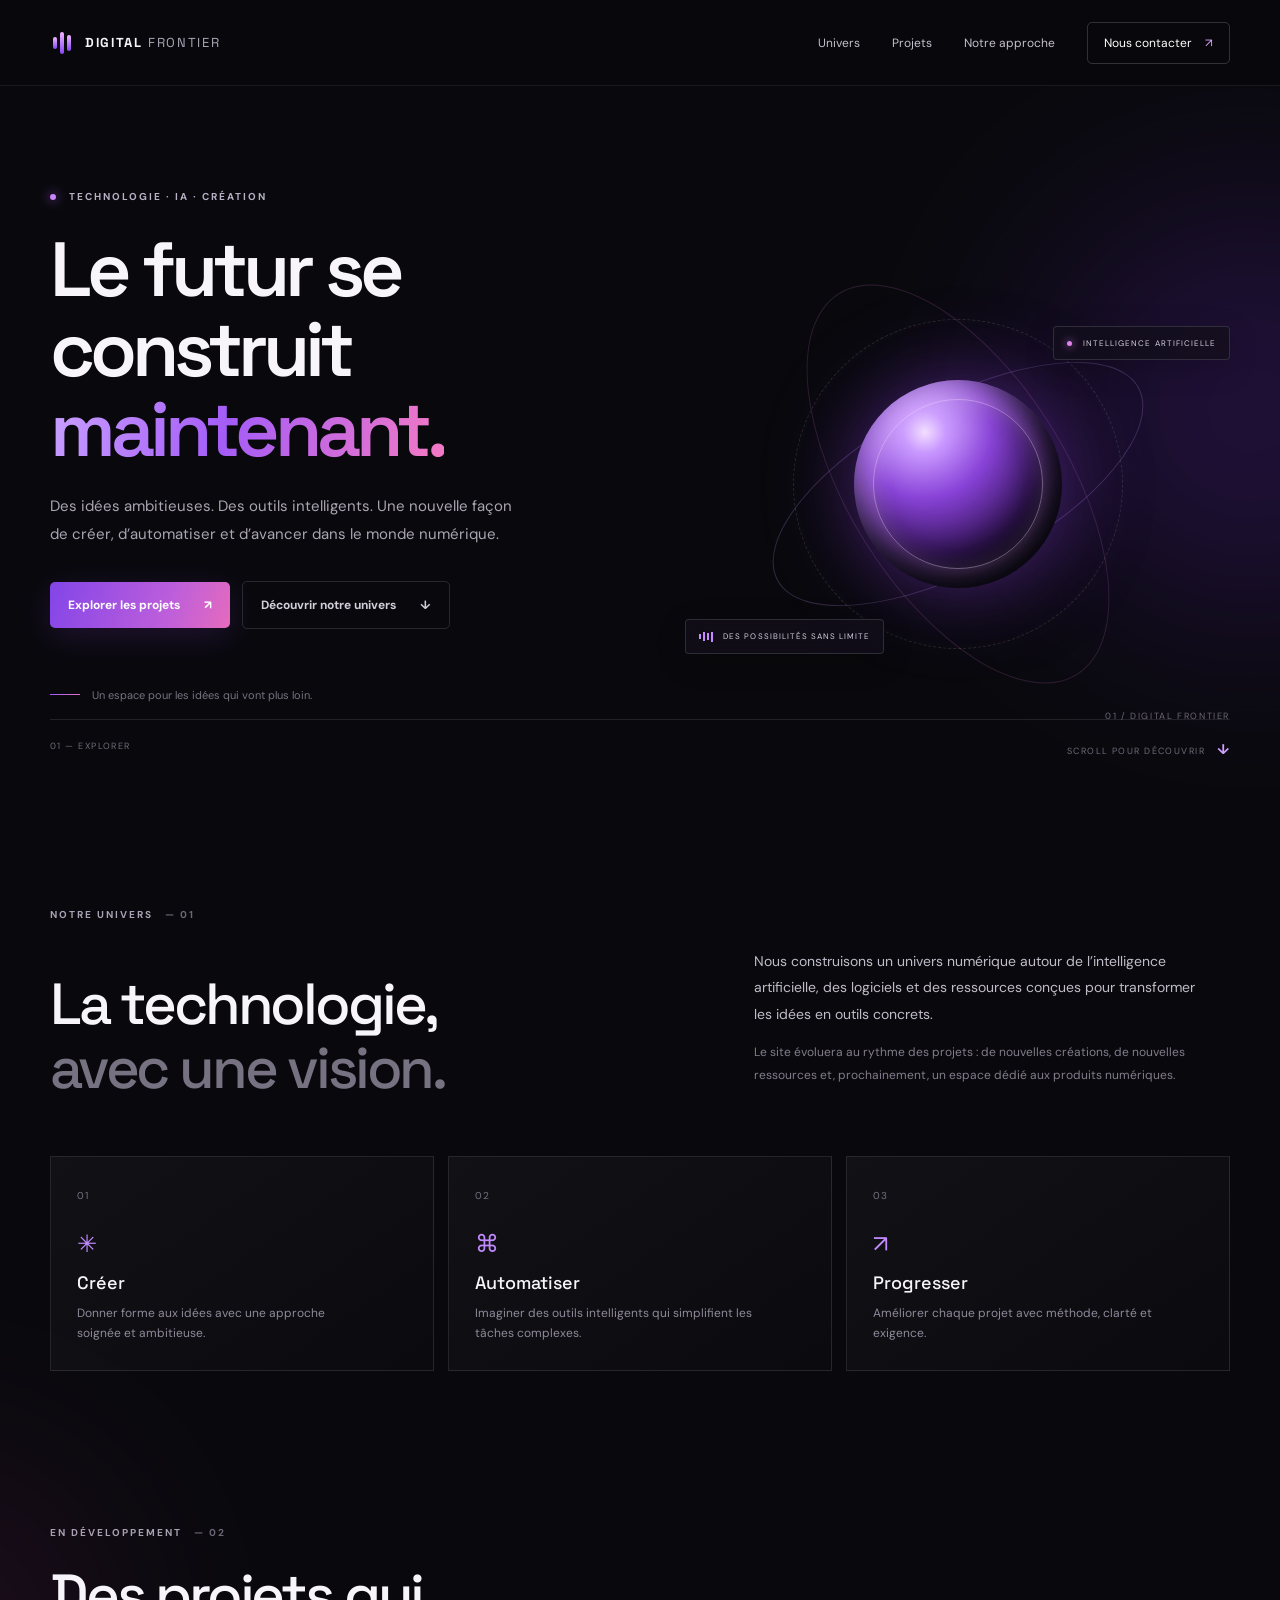
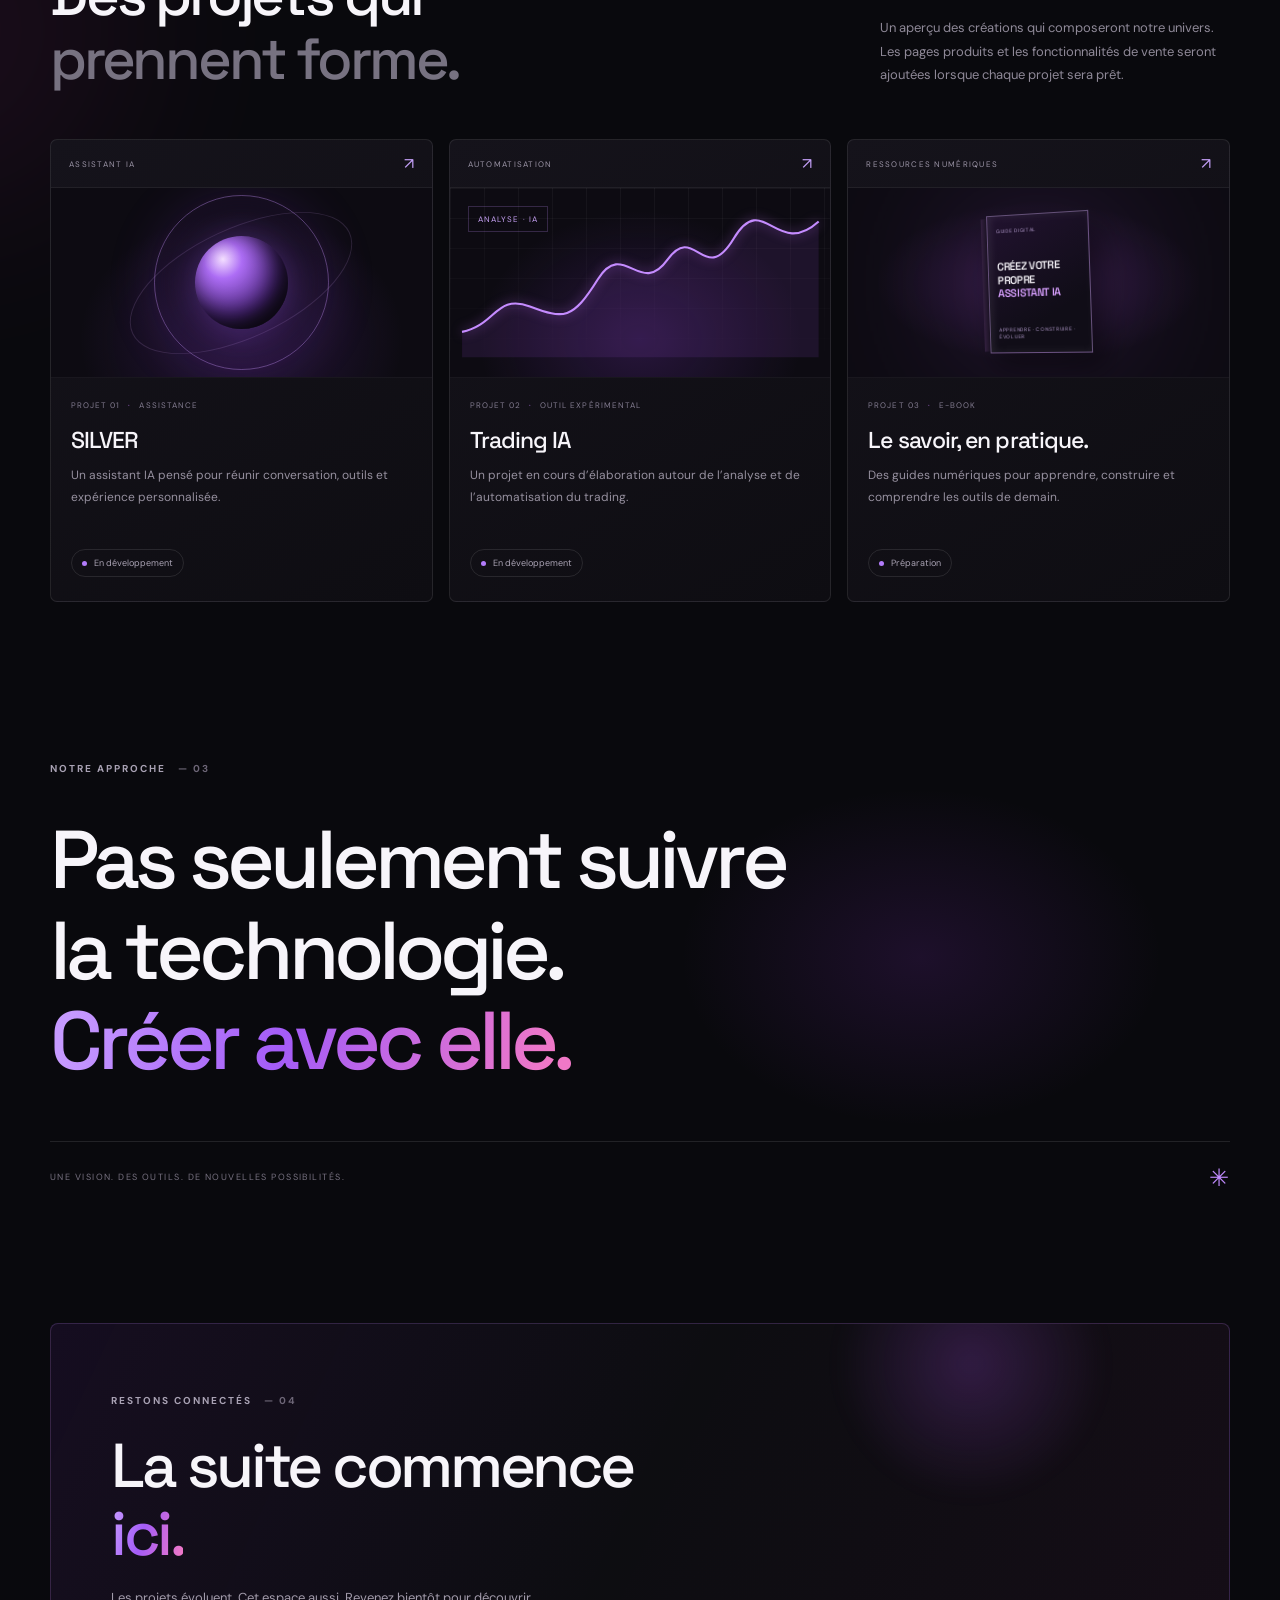
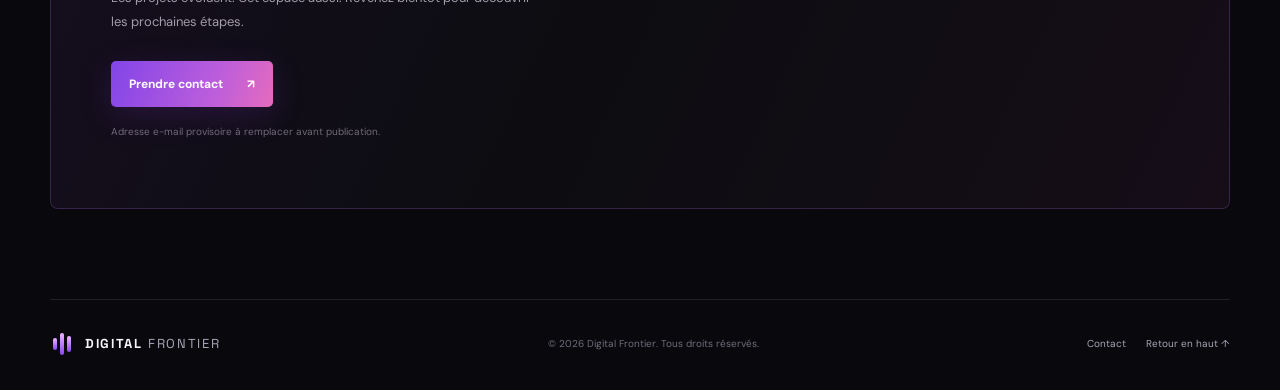
==== index.html @ 7e6f17ef "Add files via upload" ====
<!doctype html>
<html lang="fr">
<head>
  <meta charset="utf-8">
  <meta name="viewport" content="width=device-width, initial-scale=1">
  <meta name="theme-color" content="#09090d">
  <meta name="description" content="Un univers dédié aux outils numériques, à l'intelligence artificielle et aux idées qui deviennent des projets.">
  <title>Digital Frontier — L’innovation commence ici</title>
  <link rel="preconnect" href="https://fonts.googleapis.com">
  <link rel="preconnect" href="https://fonts.gstatic.com" crossorigin>
  <link href="https://fonts.googleapis.com/css2?family=DM+Sans:wght@400;500;600;700&family=Space+Grotesk:wght@400;500;600;700&display=swap" rel="stylesheet">
  <link rel="stylesheet" href="styles.css">
</head>
<body>
  <div class="ambient ambient-one"></div>
  <div class="ambient ambient-two"></div>
  <header class="topbar">
    <a class="brand" href="#accueil" aria-label="Retour à l'accueil">
      <span class="brand-mark"><span></span><span></span><span></span></span>
      <span>DIGITAL<span class="brand-light">FRONTIER</span></span>
    </a>
    <button class="menu-toggle" aria-label="Ouvrir le menu" aria-expanded="false">☰</button>
    <nav class="nav">
      <a href="#univers">Univers</a>
      <a href="#projets">Projets</a>
      <a href="#approche">Notre approche</a>
      <a class="nav-cta" href="#contact">Nous contacter <span>↗</span></a>
    </nav>
  </header>

  <main>
    <section class="hero section-wrap" id="accueil">
      <div class="hero-copy">
        <div class="eyebrow"><span class="status-dot"></span> TECHNOLOGIE · IA · CRÉATION</div>
        <h1>Le futur se<br>construit <span class="gradient-text">maintenant.</span></h1>
        <p class="hero-sub">Des idées ambitieuses. Des outils intelligents. Une nouvelle façon de créer, d’automatiser et d’avancer dans le monde numérique.</p>
        <div class="hero-actions">
          <a class="button button-primary" href="#projets">Explorer les projets <span>↗</span></a>
          <a class="button button-quiet" href="#univers">Découvrir notre univers <span>↓</span></a>
        </div>
        <div class="hero-proof">
          <div class="proof-line"></div>
          <p>Un espace pour les idées qui vont plus loin.</p>
        </div>
      </div>
      <div class="hero-art" aria-label="Illustration abstraite lumineuse violette">
        <div class="orbit orbit-a"></div><div class="orbit orbit-b"></div><div class="orbit orbit-c"></div>
        <div class="core-glow"></div>
        <div class="core">
          <div class="core-inner"></div>
          <div class="core-shine"></div>
        </div>
        <div class="floating-tag tag-top"><span class="tag-dot"></span> INTELLIGENCE ARTIFICIELLE</div>
        <div class="floating-tag tag-bottom"><span class="mini-bars"><i></i><i></i><i></i><i></i></span> DES POSSIBILITÉS SANS LIMITE</div>
        <div class="art-caption">01 / DIGITAL FRONTIER</div>
      </div>
      <div class="hero-bottom"><span>01 — EXPLORER</span><span class="scroll-indicator">SCROLL POUR DÉCOUVRIR <b>↓</b></span></div>
    </section>

    <section class="intro section-wrap" id="univers">
      <div class="section-kicker">NOTRE UNIVERS <span>— 01</span></div>
      <div class="intro-grid">
        <h2>La technologie,<br><span class="muted">avec une vision.</span></h2>
        <div class="intro-copy">
          <p>Nous construisons un univers numérique autour de l’intelligence artificielle, des logiciels et des ressources conçues pour transformer les idées en outils concrets.</p>
          <p class="muted small">Le site évoluera au rythme des projets : de nouvelles créations, de nouvelles ressources et, prochainement, un espace dédié aux produits numériques.</p>
        </div>
      </div>
      <div class="values-row">
        <article class="value-card"><span class="value-number">01</span><div class="value-icon">✳</div><h3>Créer</h3><p>Donner forme aux idées avec une approche soignée et ambitieuse.</p></article>
        <article class="value-card"><span class="value-number">02</span><div class="value-icon">⌘</div><h3>Automatiser</h3><p>Imaginer des outils intelligents qui simplifient les tâches complexes.</p></article>
        <article class="value-card"><span class="value-number">03</span><div class="value-icon">↗</div><h3>Progresser</h3><p>Améliorer chaque projet avec méthode, clarté et exigence.</p></article>
      </div>
    </section>

    <section class="projects section-wrap" id="projets">
      <div class="section-heading">
        <div><div class="section-kicker">EN DÉVELOPPEMENT <span>— 02</span></div><h2>Des projets qui<br><span class="muted">prennent forme.</span></h2></div>
        <p>Un aperçu des créations qui composeront notre univers. Les pages produits et les fonctionnalités de vente seront ajoutées lorsque chaque projet sera prêt.</p>
      </div>
      <div class="project-grid">
        <article class="project-card project-silver">
          <div class="project-top"><span class="project-label">ASSISTANT IA</span><span class="project-arrow">↗</span></div>
          <div class="project-visual silver-visual"><div class="silver-ring"></div><div class="silver-orb"></div><div class="visual-lines"></div></div>
          <div class="project-content"><div class="project-meta">PROJET 01 <span>·</span> ASSISTANCE</div><h3>SILVER</h3><p>Un assistant IA pensé pour réunir conversation, outils et expérience personnalisée.</p><span class="status-pill"><i></i> En développement</span></div>
        </article>
        <article class="project-card project-trading">
          <div class="project-top"><span class="project-label">AUTOMATISATION</span><span class="project-arrow">↗</span></div>
          <div class="project-visual chart-visual"><div class="chart-grid"></div><svg viewBox="0 0 420 170" role="img" aria-label="Courbe graphique abstraite"><path class="chart-area" d="M0 140 C40 132 40 95 80 110 S130 126 160 78 S210 100 242 55 S285 88 320 30 S370 55 420 10 L420 170 L0 170Z"/><path class="chart-line" d="M0 140 C40 132 40 95 80 110 S130 126 160 78 S210 100 242 55 S285 88 320 30 S370 55 420 10"/></svg><div class="chart-chip">ANALYSE · IA</div></div>
          <div class="project-content"><div class="project-meta">PROJET 02 <span>·</span> OUTIL EXPÉRIMENTAL</div><h3>Trading IA</h3><p>Un projet en cours d’élaboration autour de l’analyse et de l’automatisation du trading.</p><span class="status-pill"><i></i> En développement</span></div>
        </article>
        <article class="project-card project-ebook">
          <div class="project-top"><span class="project-label">RESSOURCES NUMÉRIQUES</span><span class="project-arrow">↗</span></div>
          <div class="project-visual book-visual"><div class="book-glow"></div><div class="book-mock"><div class="book-side"></div><div class="book-cover"><span>GUIDE DIGITAL</span><b>CRÉEZ VOTRE<br>PROPRE<br><em>ASSISTANT IA</em></b><i>APPRENDRE · CONSTRUIRE · ÉVOLUER</i></div></div></div>
          <div class="project-content"><div class="project-meta">PROJET 03 <span>·</span> E-BOOK</div><h3>Le savoir, en pratique.</h3><p>Des guides numériques pour apprendre, construire et comprendre les outils de demain.</p><span class="status-pill"><i></i> Préparation</span></div>
        </article>
      </div>
    </section>

    <section class="statement section-wrap" id="approche">
      <div class="statement-glow"></div>
      <div class="section-kicker">NOTRE APPROCHE <span>— 03</span></div>
      <p class="statement-line">Pas seulement suivre<br>la technologie.<br><span class="gradient-text">Créer avec elle.</span></p>
      <div class="statement-foot"><span>UNE VISION. DES OUTILS. DE NOUVELLES POSSIBILITÉS.</span><span class="statement-symbol">✳</span></div>
    </section>

    <section class="contact section-wrap" id="contact">
      <div class="contact-box">
        <div class="contact-orb"></div>
        <div class="section-kicker">RESTONS CONNECTÉS <span>— 04</span></div>
        <h2>La suite commence<br><span class="gradient-text">ici.</span></h2>
        <p>Les projets évoluent. Cet espace aussi. Revenez bientôt pour découvrir les prochaines étapes.</p>
        <a class="button button-primary" href="mailto:contact@example.com">Prendre contact <span>↗</span></a>
        <span class="contact-note">Adresse e-mail provisoire à remplacer avant publication.</span>
      </div>
    </section>
  </main>

  <footer class="footer section-wrap">
    <a class="brand footer-brand" href="#accueil"><span class="brand-mark"><span></span><span></span><span></span></span><span>DIGITAL<span class="brand-light">FRONTIER</span></span></a>
    <p>© <span id="year"></span> Digital Frontier. Tous droits réservés.</p>
    <div class="footer-links"><a href="#contact">Contact</a><a href="#accueil">Retour en haut ↑</a></div>
  </footer>
  <script src="script.js"></script>
</body>
</html>
---- styles.css ----
@import url('https://fonts.googleapis.com/css2?family=DM+Sans:wght@400;500;600;700&family=Space+Grotesk:wght@400;500;600;700&display=swap');
:root{--bg:#09090d;--panel:#111116;--panel2:#15131b;--white:#f7f5fa;--muted:#9d99a8;--purple:#9b5cff;--pink:#ed69c8;--line:rgba(255,255,255,.1);--max:1180px}
*{box-sizing:border-box}html{scroll-behavior:smooth;scroll-padding-top:95px}body{margin:0;background:var(--bg);color:var(--white);font-family:"DM Sans",sans-serif;overflow-x:hidden}a{color:inherit;text-decoration:none}.ambient{position:absolute;pointer-events:none;filter:blur(100px);opacity:.2;border-radius:50%;z-index:-1}.ambient-one{width:420px;height:420px;background:#7c2fe5;top:200px;right:-180px}.ambient-two{width:360px;height:360px;background:#a42d86;top:1450px;left:-240px;opacity:.12}.section-wrap{width:min(var(--max),calc(100% - 64px));margin:0 auto}.topbar{height:86px;padding:0 max(32px,calc((100% - var(--max))/2));display:flex;align-items:center;justify-content:space-between;border-bottom:1px solid rgba(255,255,255,.07);position:sticky;top:0;background:rgba(9,9,13,.82);backdrop-filter:blur(18px);z-index:10}.brand{display:flex;align-items:center;gap:11px;font:700 13px "Space Grotesk",sans-serif;letter-spacing:.13em}.brand-light{font-weight:400;color:#aaa5b7;margin-left:5px}.brand-mark{height:24px;width:24px;display:flex;align-items:center;gap:3px;justify-content:center}.brand-mark span{display:block;width:4px;border-radius:6px;background:linear-gradient(180deg,#f1b5ff,#8845f7)}.brand-mark span:nth-child(1){height:12px}.brand-mark span:nth-child(2){height:22px}.brand-mark span:nth-child(3){height:16px}.nav{display:flex;align-items:center;gap:32px;font-size:12px;color:#c4bfce}.nav a{transition:color .2s}.nav a:hover{color:white}.nav-cta{padding:12px 16px;border:1px solid rgba(255,255,255,.17);border-radius:5px;color:white!important}.nav-cta span{color:#d8a5ff;margin-left:10px}.menu-toggle{display:none;background:none;border:0;color:white;font-size:24px}.hero{min-height:690px;padding-top:104px;position:relative;display:grid;grid-template-columns:1fr .9fr;align-items:center;gap:30px}.hero-copy{padding-bottom:65px;z-index:1}.eyebrow,.section-kicker{font-size:10px;letter-spacing:.2em;font-weight:700;color:#b8b0c5}.status-dot{display:inline-block;width:6px;height:6px;border-radius:50%;background:#cb83ff;box-shadow:0 0 12px #b25bff;margin-right:9px}.hero h1{font:600 clamp(48px,6vw,78px)/1.04 "Space Grotesk",sans-serif;letter-spacing:-.065em;margin:27px 0 22px}.gradient-text{background:linear-gradient(105deg,#c69aff 5%,#a45cf7 45%,#f078c7 95%);-webkit-background-clip:text;background-clip:text;color:transparent}.hero-sub{font-size:15px;line-height:1.9;color:#aaa5b3;max-width:480px}.hero-actions{display:flex;gap:12px;align-items:center;flex-wrap:wrap;margin-top:32px}.button{display:inline-flex;align-items:center;justify-content:center;gap:24px;padding:15px 18px;border-radius:5px;font-size:12px;font-weight:700;transition:transform .25s,box-shadow .25s,border-color .25s}.button:hover{transform:translateY(-2px)}.button-primary{background:linear-gradient(110deg,#8245e8,#bd5edb 65%,#e56bbd);color:white;box-shadow:0 8px 32px rgba(151,65,230,.17)}.button-primary:hover{box-shadow:0 10px 36px rgba(190,77,232,.3)}.button-quiet{border:1px solid rgba(255,255,255,.13);color:#d2ced9}.button-quiet:hover{border-color:rgba(199,143,255,.5)}.hero-proof{display:flex;align-items:center;gap:12px;margin-top:48px;color:#777281;font-size:11px}.proof-line{width:30px;height:1px;background:linear-gradient(90deg,#a05bfa,#e46fc6)}.hero-art{height:500px;position:relative;display:flex;align-items:center;justify-content:center;isolation:isolate}.core-glow{position:absolute;width:280px;height:280px;border-radius:50%;background:radial-gradient(circle,rgba(163,80,255,.38),rgba(122,42,210,.08) 52%,transparent 72%);filter:blur(18px)}.core{position:relative;width:208px;height:208px;border-radius:50%;background:radial-gradient(circle at 34% 25%,#f0d8ff 0%,#c28bff 10%,#8741d6 32%,#38165e 60%,#120d1c 80%);box-shadow:inset -18px -22px 40px #07060d,inset 12px 12px 30px rgba(255,255,255,.22),0 0 90px rgba(145,64,232,.34);overflow:hidden;animation:float 7s ease-in-out infinite}.core-inner{position:absolute;inset:19px;border:1px solid rgba(244,217,255,.4);border-radius:50%;box-shadow:0 0 25px rgba(235,173,255,.3),inset 0 0 20px rgba(237,190,255,.15)}.core-shine{position:absolute;width:100px;height:40px;background:rgba(255,255,255,.25);filter:blur(23px);transform:rotate(-35deg);top:28px;left:25px}.orbit{position:absolute;border:1px solid rgba(204,155,255,.22);border-radius:50%;transform:rotate(-28deg)}.orbit-a{width:410px;height:170px}.orbit-b{width:450px;height:220px;transform:rotate(58deg);border-color:rgba(225,126,226,.17)}.orbit-c{width:330px;height:330px;border-style:dashed;border-color:rgba(255,255,255,.12)}.floating-tag{position:absolute;padding:11px 13px;background:rgba(19,15,27,.78);border:1px solid rgba(255,255,255,.13);backdrop-filter:blur(12px);border-radius:4px;font-size:8px;letter-spacing:.13em;color:#d6cfdf;box-shadow:0 8px 30px rgba(0,0,0,.18)}.tag-top{top:92px;right:0}.tag-bottom{bottom:80px;left:0}.tag-dot{display:inline-block;width:5px;height:5px;border-radius:50%;background:#df83ed;margin-right:8px;box-shadow:0 0 8px #db7fff}.mini-bars{display:inline-flex;align-items:center;gap:2px;margin-right:7px;height:10px}.mini-bars i{width:2px;background:#c68bff;height:5px}.mini-bars i:nth-child(2){height:9px}.mini-bars i:nth-child(3){height:7px}.mini-bars i:nth-child(4){height:10px}.art-caption{position:absolute;bottom:12px;right:0;color:#6d6878;font-size:9px;letter-spacing:.18em}.hero-bottom{position:absolute;bottom:0;left:0;right:0;border-top:1px solid var(--line);padding:20px 0;display:flex;justify-content:space-between;color:#706b79;font-size:9px;letter-spacing:.16em}.scroll-indicator b{color:#d0a1ff;font-size:14px;margin-left:8px}.intro{padding-top:130px;padding-bottom:125px}.section-kicker{color:#a9a2b4}.section-kicker span{color:#6d6677;margin-left:8px}.intro-grid{display:grid;grid-template-columns:1fr .75fr;gap:70px;align-items:end;margin:27px 0 55px}.intro h2,.section-heading h2,.contact h2{font:500 clamp(38px,4.8vw,58px)/1.1 "Space Grotesk",sans-serif;letter-spacing:-.055em;margin:0}.muted{color:#777281}.intro-copy{max-width:460px}.intro-copy p{color:#c1bcc9;font-size:14px;line-height:1.9;margin:0 0 14px}.intro-copy .small{font-size:12px;color:#827c8c}.values-row{display:grid;grid-template-columns:repeat(3,1fr);gap:14px}.value-card{border:1px solid var(--line);background:linear-gradient(145deg,rgba(255,255,255,.035),rgba(255,255,255,.008));padding:26px;min-height:205px;position:relative;transition:border-color .25s,transform .25s}.value-card:hover,.project-card:hover{border-color:rgba(177,105,255,.4);transform:translateY(-3px)}.value-number{font-size:10px;color:#777180;letter-spacing:.1em}.value-icon{font-size:24px;color:#c18aff;margin:24px 0 12px}.value-card h3{font:500 18px "Space Grotesk",sans-serif;margin:0 0 9px}.value-card p{font-size:12px;line-height:1.7;color:#8f899a;margin:0;max-width:280px}.projects{padding:30px 0 130px}.section-heading{display:flex;align-items:end;justify-content:space-between;gap:50px;margin-bottom:48px}.section-heading h2{margin-top:25px}.section-heading>p{max-width:350px;color:#8f8998;font-size:13px;line-height:1.8;margin:0 0 5px}.project-grid{display:grid;grid-template-columns:repeat(3,1fr);gap:16px}.project-card{background:linear-gradient(150deg,#15131b,#0e0d12);border:1px solid rgba(255,255,255,.09);border-radius:7px;overflow:hidden;transition:transform .25s,border-color .25s}.project-top{height:48px;padding:0 18px;display:flex;align-items:center;justify-content:space-between;border-bottom:1px solid rgba(255,255,255,.06)}.project-label{font-size:8px;letter-spacing:.16em;color:#9b94a6}.project-arrow{color:#c4a0f8;font-size:16px}.project-visual{height:190px;position:relative;overflow:hidden;background:radial-gradient(ellipse at 50% 80%,rgba(130,57,205,.22),transparent 60%),#0d0b12;border-bottom:1px solid rgba(255,255,255,.05)}.silver-visual{display:flex;align-items:center;justify-content:center}.silver-ring{position:absolute;width:175px;height:175px;border:1px solid rgba(201,145,255,.4);border-radius:50%;box-shadow:0 0 50px rgba(147,66,233,.15),inset 0 0 40px rgba(147,66,233,.12)}.silver-orb{width:93px;height:93px;border-radius:50%;background:radial-gradient(circle at 30% 25%,#f4dfff,#ad6df5 20%,#4a247b 62%,#100c18 85%);box-shadow:0 0 45px rgba(160,87,245,.45),inset -10px -10px 25px #0c0812;z-index:1}.visual-lines{position:absolute;width:240px;height:110px;border:1px solid rgba(220,171,255,.15);border-radius:50%;transform:rotate(-25deg)}.chart-visual{display:flex;align-items:end;padding:20px 12px}.chart-grid{position:absolute;inset:0;background-image:linear-gradient(rgba(255,255,255,.045) 1px,transparent 1px),linear-gradient(90deg,rgba(255,255,255,.045) 1px,transparent 1px);background-size:34px 30px;mask-image:linear-gradient(to bottom,black,transparent)}.chart-visual svg{width:100%;position:relative;overflow:visible}.chart-line{fill:none;stroke:#c58cff;stroke-width:2.5;filter:drop-shadow(0 0 6px rgba(196,112,255,.6))}.chart-area{fill:url(#none);fill:rgba(157,76,220,.12)}.chart-chip{position:absolute;top:18px;left:18px;font-size:8px;letter-spacing:.14em;color:#c6a1f4;border:1px solid rgba(196,141,255,.22);padding:7px 9px}.book-visual{display:flex;align-items:center;justify-content:center;background:radial-gradient(ellipse at center,rgba(163,71,221,.2),transparent 60%),#0d0b12}.book-glow{position:absolute;width:180px;height:160px;background:#a64de8;filter:blur(70px);opacity:.16}.book-mock{height:140px;width:105px;position:relative;transform:perspective(600px) rotateY(-13deg) rotateZ(-2deg);filter:drop-shadow(12px 15px 14px rgba(0,0,0,.45))}.book-cover{position:absolute;inset:0;background:linear-gradient(150deg,#21122f,#100d17 70%);border:1px solid rgba(218,174,255,.42);padding:12px 9px;display:flex;flex-direction:column;justify-content:space-between;box-shadow:inset 3px 0 8px rgba(255,255,255,.08)}.book-cover span,.book-cover i{font-size:5px;letter-spacing:.14em;color:#b8a0d2;font-style:normal}.book-cover b{font:600 11px/1.25 "Space Grotesk",sans-serif;letter-spacing:-.03em}.book-cover em{font-style:normal;color:#d8a0ff}.book-side{position:absolute;left:-6px;top:3px;bottom:2px;width:7px;background:linear-gradient(90deg,#33203f,#17101f);transform:skewY(-4deg)}.project-content{padding:22px 20px 24px}.project-meta{font-size:8px;letter-spacing:.13em;color:#837c90}.project-meta span{color:#c77bff;margin:0 5px}.project-content h3{font:500 23px "Space Grotesk",sans-serif;margin:15px 0 10px;letter-spacing:-.04em}.project-content p{font-size:12px;line-height:1.8;color:#96909f;min-height:65px;margin:0 0 19px}.status-pill{display:inline-flex;align-items:center;gap:7px;border:1px solid rgba(255,255,255,.1);border-radius:20px;padding:7px 10px;color:#aaa3b4;font-size:9px}.status-pill i{width:5px;height:5px;border-radius:50%;background:#b27bfa}.statement{padding:30px 0 130px;position:relative;overflow:hidden}.statement-glow{position:absolute;width:500px;height:350px;background:radial-gradient(ellipse,rgba(130,49,190,.17),transparent 68%);top:50px;right:5%;pointer-events:none}.statement-line{font:500 clamp(42px,7vw,82px)/1.1 "Space Grotesk",sans-serif;letter-spacing:-.06em;margin:40px 0 55px;position:relative}.statement-foot{border-top:1px solid var(--line);padding-top:20px;display:flex;justify-content:space-between;align-items:center;color:#777180;font-size:9px;letter-spacing:.16em}.statement-symbol{font-size:24px;color:#c18bff}.contact{padding-bottom:90px}.contact-box{position:relative;overflow:hidden;padding:70px 60px;border:1px solid rgba(191,131,255,.2);border-radius:8px;background:linear-gradient(115deg,rgba(115,48,174,.12),rgba(255,255,255,.018) 48%,rgba(176,67,144,.08))}.contact-orb{position:absolute;width:280px;height:280px;border-radius:50%;background:radial-gradient(circle,rgba(170,80,238,.22),transparent 68%);right:10%;top:-100px;filter:blur(10px)}.contact h2{font-size:clamp(42px,5vw,62px);margin:25px 0 18px;position:relative}.contact p{max-width:420px;color:#a29bab;font-size:13px;line-height:1.8;margin-bottom:28px;position:relative}.contact .button{position:relative}.contact-note{display:block;color:#706a79;font-size:10px;margin-top:18px}.footer{border-top:1px solid var(--line);padding-top:27px;padding-bottom:30px;display:flex;align-items:center;justify-content:space-between;gap:20px}.footer p{font-size:10px;color:#716b7a}.footer-links{display:flex;gap:20px;font-size:10px;color:#aaa3b4}.footer-links a:hover{color:white}
@keyframes float{0%,100%{transform:translateY(0)}50%{transform:translateY(-10px)}}
@media(max-width:850px){.topbar{padding:0 24px}.section-wrap{width:calc(100% - 48px)}.hero{grid-template-columns:1fr;gap:0;padding-top:75px;min-height:auto}.hero-copy{padding-bottom:0}.hero-art{height:390px;margin-top:15px}.hero h1{font-size:clamp(50px,10vw,76px)}.hero-bottom{position:relative;margin-top:15px}.intro{padding-top:95px;padding-bottom:90px}.intro-grid{gap:30px}.project-grid{grid-template-columns:1fr 1fr}.project-card:last-child{grid-column:span 2}.project-card:last-child .project-visual{height:220px}.section-heading{align-items:start;flex-direction:column;gap:22px}.section-heading>p{max-width:520px}.statement{padding-bottom:90px}.contact-box{padding:50px 36px}}
@media(max-width:600px){.topbar{height:72px;padding:0 20px}.section-wrap{width:calc(100% - 40px)}.brand{font-size:11px}.menu-toggle{display:block}.nav{display:none;position:absolute;top:71px;left:0;right:0;background:rgba(9,9,13,.97);padding:22px 20px 26px;flex-direction:column;align-items:stretch;gap:21px;border-bottom:1px solid var(--line)}.nav.open{display:flex}.nav-cta{text-align:center}.hero{padding-top:65px}.hero h1{font-size:48px}.hero-sub{font-size:13px}.hero-actions{align-items:stretch;flex-direction:column}.button{justify-content:space-between}.hero-proof{margin-top:32px}.hero-art{height:320px;margin-top:10px}.core{width:150px;height:150px}.core-inner{inset:13px}.orbit-a{width:300px;height:130px}.orbit-b{width:330px;height:160px}.orbit-c{width:250px;height:250px}.core-glow{width:220px;height:220px}.tag-top{top:42px;right:-3px}.tag-bottom{bottom:42px;left:-2px}.floating-tag{font-size:7px;padding:9px}.art-caption{bottom:5px;font-size:8px}.hero-bottom{font-size:8px}.intro{padding-top:80px;padding-bottom:75px}.intro-grid{grid-template-columns:1fr;gap:24px;margin-bottom:35px}.intro h2,.section-heading h2{font-size:42px}.values-row{grid-template-columns:1fr}.value-card{min-height:165px}.value-icon{margin-top:18px}.projects{padding-bottom:80px}.project-grid{grid-template-columns:1fr}.project-card:last-child{grid-column:auto}.project-card:last-child .project-visual{height:190px}.project-content p{min-height:0}.statement{padding-bottom:75px}.statement-line{font-size:45px;margin:30px 0 38px}.statement-foot{font-size:8px;line-height:1.7;gap:15px}.contact{padding-bottom:60px}.contact-box{padding:38px 23px}.contact h2{font-size:45px}.footer{align-items:flex-start;flex-direction:column}.footer p{margin:0}.footer-links{margin-top:5px}}
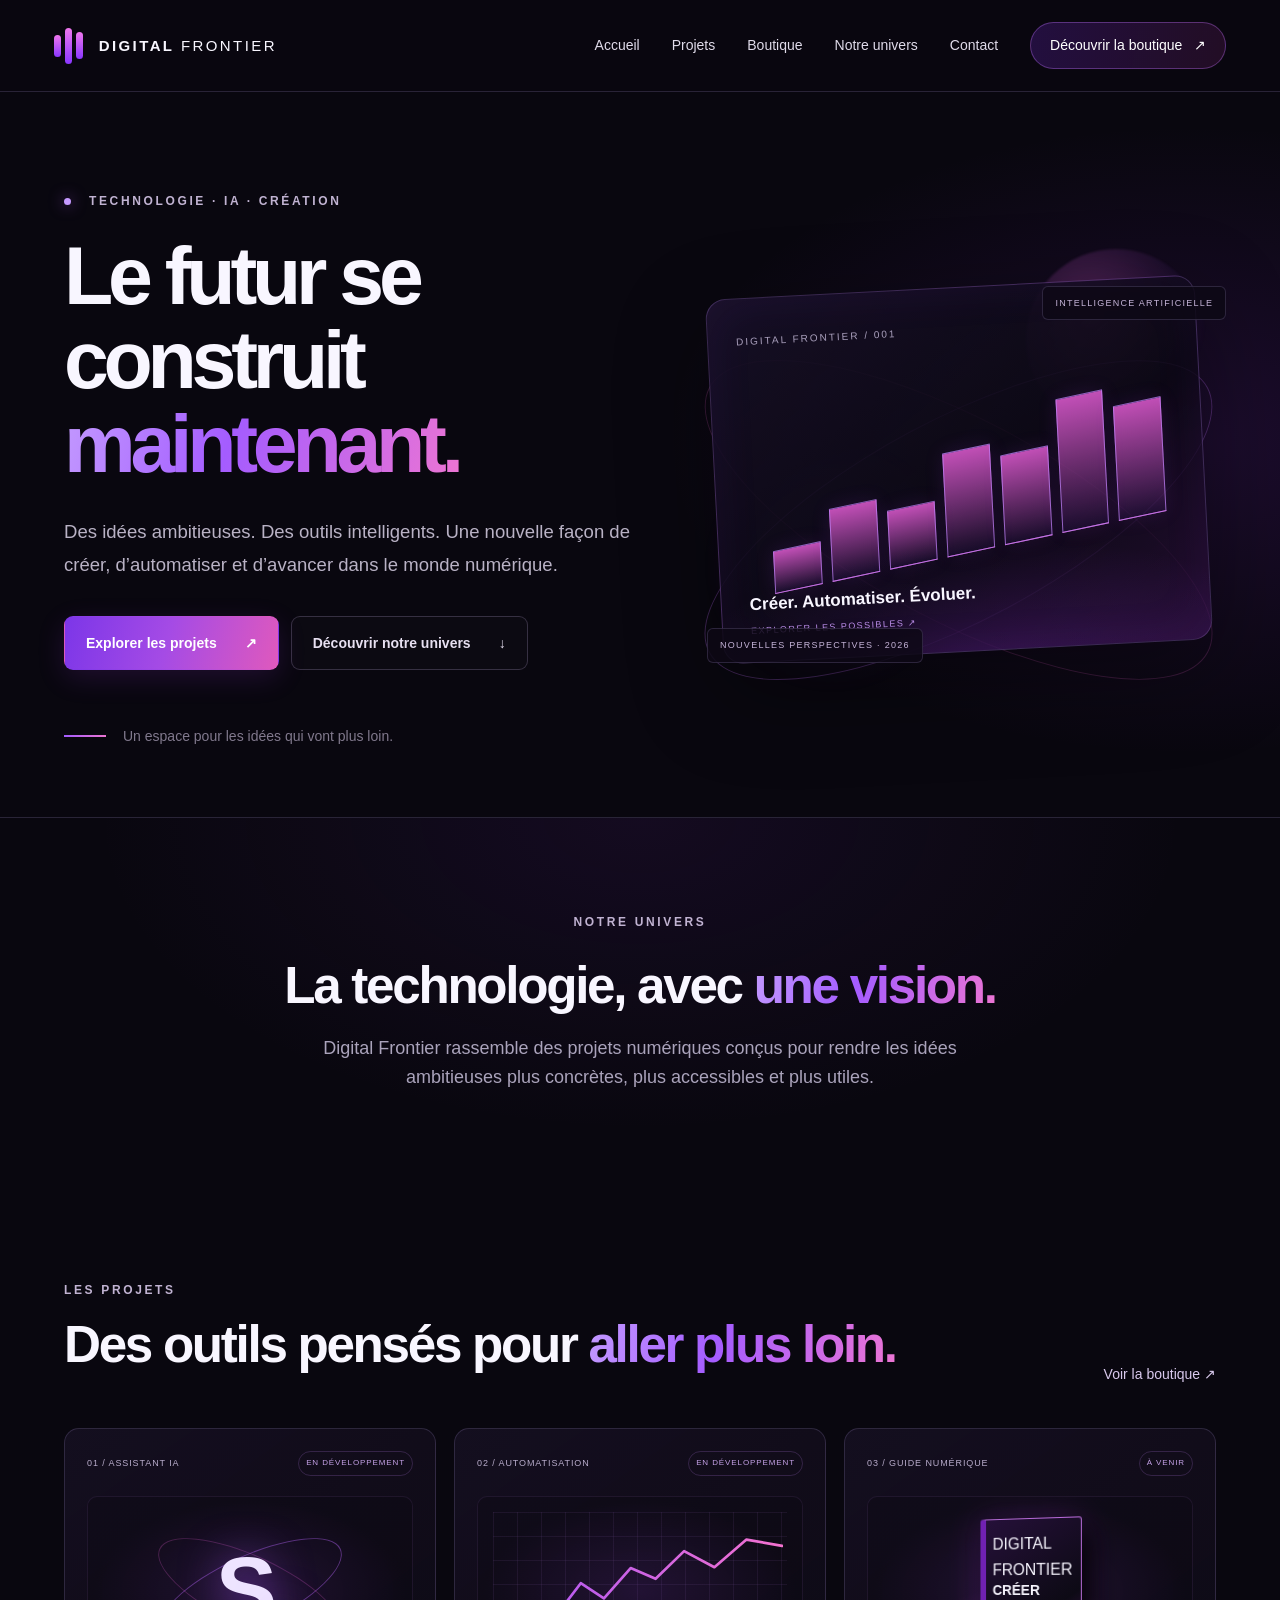
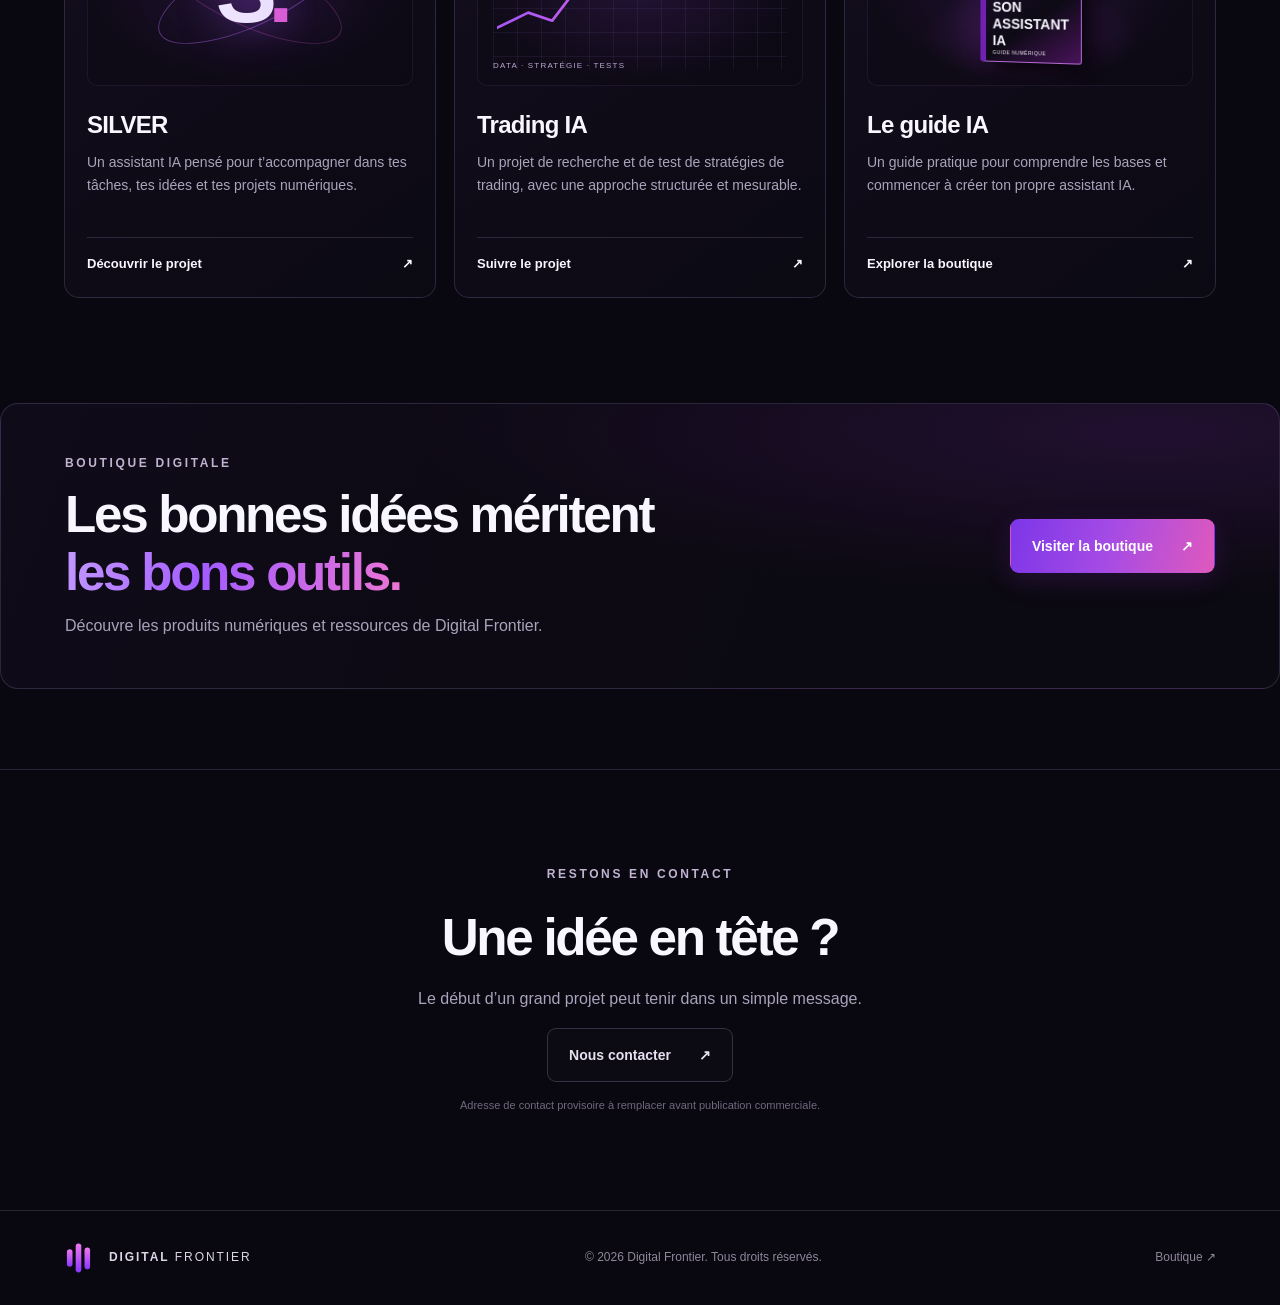
==== commit 1642a552: "Add files via upload" ====
--- a/index.html
+++ b/index.html
@@ -1,126 +1,16 @@
 <!doctype html>
 <html lang="fr">
 <head>
-  <meta charset="utf-8">
-  <meta name="viewport" content="width=device-width, initial-scale=1">
-  <meta name="theme-color" content="#09090d">
-  <meta name="description" content="Un univers dédié aux outils numériques, à l'intelligence artificielle et aux idées qui deviennent des projets.">
-  <title>Digital Frontier — L’innovation commence ici</title>
-  <link rel="preconnect" href="https://fonts.googleapis.com">
-  <link rel="preconnect" href="https://fonts.gstatic.com" crossorigin>
-  <link href="https://fonts.googleapis.com/css2?family=DM+Sans:wght@400;500;600;700&family=Space+Grotesk:wght@400;500;600;700&display=swap" rel="stylesheet">
-  <link rel="stylesheet" href="styles.css">
+<meta charset="utf-8"><meta name="viewport" content="width=device-width, initial-scale=1">
+<meta name="theme-color" content="#09070f"><meta name="description" content="Digital Frontier — outils numériques, intelligence artificielle et création.">
+<title>Digital Frontier — Le futur se construit maintenant</title><link rel="stylesheet" href="styles.css">
 </head>
 <body>
-  <div class="ambient ambient-one"></div>
-  <div class="ambient ambient-two"></div>
-  <header class="topbar">
-    <a class="brand" href="#accueil" aria-label="Retour à l'accueil">
-      <span class="brand-mark"><span></span><span></span><span></span></span>
-      <span>DIGITAL<span class="brand-light">FRONTIER</span></span>
-    </a>
-    <button class="menu-toggle" aria-label="Ouvrir le menu" aria-expanded="false">☰</button>
-    <nav class="nav">
-      <a href="#univers">Univers</a>
-      <a href="#projets">Projets</a>
-      <a href="#approche">Notre approche</a>
-      <a class="nav-cta" href="#contact">Nous contacter <span>↗</span></a>
-    </nav>
-  </header>
-
-  <main>
-    <section class="hero section-wrap" id="accueil">
-      <div class="hero-copy">
-        <div class="eyebrow"><span class="status-dot"></span> TECHNOLOGIE · IA · CRÉATION</div>
-        <h1>Le futur se<br>construit <span class="gradient-text">maintenant.</span></h1>
-        <p class="hero-sub">Des idées ambitieuses. Des outils intelligents. Une nouvelle façon de créer, d’automatiser et d’avancer dans le monde numérique.</p>
-        <div class="hero-actions">
-          <a class="button button-primary" href="#projets">Explorer les projets <span>↗</span></a>
-          <a class="button button-quiet" href="#univers">Découvrir notre univers <span>↓</span></a>
-        </div>
-        <div class="hero-proof">
-          <div class="proof-line"></div>
-          <p>Un espace pour les idées qui vont plus loin.</p>
-        </div>
-      </div>
-      <div class="hero-art" aria-label="Illustration abstraite lumineuse violette">
-        <div class="orbit orbit-a"></div><div class="orbit orbit-b"></div><div class="orbit orbit-c"></div>
-        <div class="core-glow"></div>
-        <div class="core">
-          <div class="core-inner"></div>
-          <div class="core-shine"></div>
-        </div>
-        <div class="floating-tag tag-top"><span class="tag-dot"></span> INTELLIGENCE ARTIFICIELLE</div>
-        <div class="floating-tag tag-bottom"><span class="mini-bars"><i></i><i></i><i></i><i></i></span> DES POSSIBILITÉS SANS LIMITE</div>
-        <div class="art-caption">01 / DIGITAL FRONTIER</div>
-      </div>
-      <div class="hero-bottom"><span>01 — EXPLORER</span><span class="scroll-indicator">SCROLL POUR DÉCOUVRIR <b>↓</b></span></div>
-    </section>
-
-    <section class="intro section-wrap" id="univers">
-      <div class="section-kicker">NOTRE UNIVERS <span>— 01</span></div>
-      <div class="intro-grid">
-        <h2>La technologie,<br><span class="muted">avec une vision.</span></h2>
-        <div class="intro-copy">
-          <p>Nous construisons un univers numérique autour de l’intelligence artificielle, des logiciels et des ressources conçues pour transformer les idées en outils concrets.</p>
-          <p class="muted small">Le site évoluera au rythme des projets : de nouvelles créations, de nouvelles ressources et, prochainement, un espace dédié aux produits numériques.</p>
-        </div>
-      </div>
-      <div class="values-row">
-        <article class="value-card"><span class="value-number">01</span><div class="value-icon">✳</div><h3>Créer</h3><p>Donner forme aux idées avec une approche soignée et ambitieuse.</p></article>
-        <article class="value-card"><span class="value-number">02</span><div class="value-icon">⌘</div><h3>Automatiser</h3><p>Imaginer des outils intelligents qui simplifient les tâches complexes.</p></article>
-        <article class="value-card"><span class="value-number">03</span><div class="value-icon">↗</div><h3>Progresser</h3><p>Améliorer chaque projet avec méthode, clarté et exigence.</p></article>
-      </div>
-    </section>
-
-    <section class="projects section-wrap" id="projets">
-      <div class="section-heading">
-        <div><div class="section-kicker">EN DÉVELOPPEMENT <span>— 02</span></div><h2>Des projets qui<br><span class="muted">prennent forme.</span></h2></div>
-        <p>Un aperçu des créations qui composeront notre univers. Les pages produits et les fonctionnalités de vente seront ajoutées lorsque chaque projet sera prêt.</p>
-      </div>
-      <div class="project-grid">
-        <article class="project-card project-silver">
-          <div class="project-top"><span class="project-label">ASSISTANT IA</span><span class="project-arrow">↗</span></div>
-          <div class="project-visual silver-visual"><div class="silver-ring"></div><div class="silver-orb"></div><div class="visual-lines"></div></div>
-          <div class="project-content"><div class="project-meta">PROJET 01 <span>·</span> ASSISTANCE</div><h3>SILVER</h3><p>Un assistant IA pensé pour réunir conversation, outils et expérience personnalisée.</p><span class="status-pill"><i></i> En développement</span></div>
-        </article>
-        <article class="project-card project-trading">
-          <div class="project-top"><span class="project-label">AUTOMATISATION</span><span class="project-arrow">↗</span></div>
-          <div class="project-visual chart-visual"><div class="chart-grid"></div><svg viewBox="0 0 420 170" role="img" aria-label="Courbe graphique abstraite"><path class="chart-area" d="M0 140 C40 132 40 95 80 110 S130 126 160 78 S210 100 242 55 S285 88 320 30 S370 55 420 10 L420 170 L0 170Z"/><path class="chart-line" d="M0 140 C40 132 40 95 80 110 S130 126 160 78 S210 100 242 55 S285 88 320 30 S370 55 420 10"/></svg><div class="chart-chip">ANALYSE · IA</div></div>
-          <div class="project-content"><div class="project-meta">PROJET 02 <span>·</span> OUTIL EXPÉRIMENTAL</div><h3>Trading IA</h3><p>Un projet en cours d’élaboration autour de l’analyse et de l’automatisation du trading.</p><span class="status-pill"><i></i> En développement</span></div>
-        </article>
-        <article class="project-card project-ebook">
-          <div class="project-top"><span class="project-label">RESSOURCES NUMÉRIQUES</span><span class="project-arrow">↗</span></div>
-          <div class="project-visual book-visual"><div class="book-glow"></div><div class="book-mock"><div class="book-side"></div><div class="book-cover"><span>GUIDE DIGITAL</span><b>CRÉEZ VOTRE<br>PROPRE<br><em>ASSISTANT IA</em></b><i>APPRENDRE · CONSTRUIRE · ÉVOLUER</i></div></div></div>
-          <div class="project-content"><div class="project-meta">PROJET 03 <span>·</span> E-BOOK</div><h3>Le savoir, en pratique.</h3><p>Des guides numériques pour apprendre, construire et comprendre les outils de demain.</p><span class="status-pill"><i></i> Préparation</span></div>
-        </article>
-      </div>
-    </section>
-
-    <section class="statement section-wrap" id="approche">
-      <div class="statement-glow"></div>
-      <div class="section-kicker">NOTRE APPROCHE <span>— 03</span></div>
-      <p class="statement-line">Pas seulement suivre<br>la technologie.<br><span class="gradient-text">Créer avec elle.</span></p>
-      <div class="statement-foot"><span>UNE VISION. DES OUTILS. DE NOUVELLES POSSIBILITÉS.</span><span class="statement-symbol">✳</span></div>
-    </section>
-
-    <section class="contact section-wrap" id="contact">
-      <div class="contact-box">
-        <div class="contact-orb"></div>
-        <div class="section-kicker">RESTONS CONNECTÉS <span>— 04</span></div>
-        <h2>La suite commence<br><span class="gradient-text">ici.</span></h2>
-        <p>Les projets évoluent. Cet espace aussi. Revenez bientôt pour découvrir les prochaines étapes.</p>
-        <a class="button button-primary" href="mailto:contact@example.com">Prendre contact <span>↗</span></a>
-        <span class="contact-note">Adresse e-mail provisoire à remplacer avant publication.</span>
-      </div>
-    </section>
-  </main>
-
-  <footer class="footer section-wrap">
-    <a class="brand footer-brand" href="#accueil"><span class="brand-mark"><span></span><span></span><span></span></span><span>DIGITAL<span class="brand-light">FRONTIER</span></span></a>
-    <p>© <span id="year"></span> Digital Frontier. Tous droits réservés.</p>
-    <div class="footer-links"><a href="#contact">Contact</a><a href="#accueil">Retour en haut ↑</a></div>
-  </footer>
-  <script src="script.js"></script>
-</body>
-</html>
+<header class="site-header"><a class="brand" href="index.html" aria-label="Digital Frontier accueil"><span class="brand-mark"><i></i><i></i><i></i></span><span><b>DIGITAL</b> FRONTIER</span></a><button class="menu-toggle" aria-label="Ouvrir le menu" aria-expanded="false">☰</button><nav class="nav"><a href="index.html">Accueil</a><a href="#projets">Projets</a><a href="boutique.html">Boutique</a><a href="#univers">Notre univers</a><a href="#contact">Contact</a><a class="nav-cta" href="boutique.html">Découvrir la boutique <span>↗</span></a></nav></header>
+<main>
+<section class="hero"><div class="hero-copy"><p class="eyebrow"><span class="dot"></span> TECHNOLOGIE · IA · CRÉATION</p><h1>Le futur se<br>construit <span class="gradient-text">maintenant.</span></h1><p class="hero-lead">Des idées ambitieuses. Des outils intelligents. Une nouvelle façon de créer, d’automatiser et d’avancer dans le monde numérique.</p><div class="hero-actions"><a class="button button-primary" href="#projets">Explorer les projets <span>↗</span></a><a class="button button-secondary" href="#univers">Découvrir notre univers <span>↓</span></a></div><div class="hero-note"><span class="note-line"></span> Un espace pour les idées qui vont plus loin.</div></div><div class="hero-art" aria-label="Illustration abstraite numérique"><div class="orb orb-one"></div><div class="orb orb-two"></div><div class="orbit orbit-a"></div><div class="orbit orbit-b"></div><div class="art-card"><span class="art-tag">DIGITAL FRONTIER / 001</span><div class="art-bars"><i></i><i></i><i></i><i></i><i></i><i></i><i></i></div><div class="art-caption"><strong>Créer. Automatiser. Évoluer.</strong><span>EXPLORER LES POSSIBLES ↗</span></div></div><span class="floating-label label-top">INTELLIGENCE ARTIFICIELLE</span><span class="floating-label label-bottom">NOUVELLES PERSPECTIVES · 2026</span></div></section>
+<section class="section intro" id="univers"><p class="eyebrow">NOTRE UNIVERS</p><h2>La technologie, avec <span class="gradient-text">une vision.</span></h2><p class="section-lead">Digital Frontier rassemble des projets numériques conçus pour rendre les idées ambitieuses plus concrètes, plus accessibles et plus utiles.</p></section>
+<section class="projects section" id="projets"><div class="section-heading"><div><p class="eyebrow">LES PROJETS</p><h2>Des outils pensés pour <span class="gradient-text">aller plus loin.</span></h2></div><a class="text-link" href="boutique.html">Voir la boutique ↗</a></div><div class="project-grid"><article class="project-card silver-card"><div class="card-top"><span class="project-number">01 / ASSISTANT IA</span><span class="status-dot">EN DÉVELOPPEMENT</span></div><div class="project-visual silver-visual"><div class="silver-symbol">S<span>.</span></div><div class="visual-ring ring-one"></div><div class="visual-ring ring-two"></div></div><h3>SILVER</h3><p>Un assistant IA pensé pour t’accompagner dans tes tâches, tes idées et tes projets numériques.</p><a class="card-link" href="#contact">Découvrir le projet <span>↗</span></a></article><article class="project-card trading-card"><div class="card-top"><span class="project-number">02 / AUTOMATISATION</span><span class="status-dot">EN DÉVELOPPEMENT</span></div><div class="project-visual chart-visual"><div class="chart-grid"></div><svg viewBox="0 0 320 140" role="img" aria-label="Courbe de données stylisée"><polyline points="0,112 35,95 62,104 94,62 120,79 150,45 178,57 210,26 244,44 280,13 320,20" fill="none" stroke="url(#chartGradient)" stroke-width="3" stroke-linecap="round" stroke-linejoin="round"/><defs><linearGradient id="chartGradient"><stop stop-color="#a855f7"/><stop offset="1" stop-color="#f472d0"/></linearGradient></defs></svg><span class="chart-caption">DATA · STRATÉGIE · TESTS</span></div><h3>Trading IA</h3><p>Un projet de recherche et de test de stratégies de trading, avec une approche structurée et mesurable.</p><a class="card-link" href="#contact">Suivre le projet <span>↗</span></a></article><article class="project-card ebook-card"><div class="card-top"><span class="project-number">03 / GUIDE NUMÉRIQUE</span><span class="status-dot">À VENIR</span></div><div class="project-visual book-visual"><div class="book"><span>DIGITAL<br>FRONTIER</span><strong>CRÉER SON<br>ASSISTANT IA</strong><small>GUIDE NUMÉRIQUE</small></div><div class="book-glow"></div></div><h3>Le guide IA</h3><p>Un guide pratique pour comprendre les bases et commencer à créer ton propre assistant IA.</p><a class="card-link" href="boutique.html">Explorer la boutique <span>↗</span></a></article></div></section>
+<section class="shop-banner"><div><p class="eyebrow">BOUTIQUE DIGITALE</p><h2>Les bonnes idées méritent<br><span class="gradient-text">les bons outils.</span></h2><p>Découvre les produits numériques et ressources de Digital Frontier.</p></div><a class="button button-primary" href="boutique.html">Visiter la boutique <span>↗</span></a></section>
+<section class="contact section" id="contact"><p class="eyebrow">RESTONS EN CONTACT</p><h2>Une idée en tête ?</h2><p>Le début d’un grand projet peut tenir dans un simple message.</p><a class="button button-secondary" href="mailto:contact@example.com">Nous contacter <span>↗</span></a><small>Adresse de contact provisoire à remplacer avant publication commerciale.</small></section>
+</main><footer class="footer"><a class="brand" href="index.html"><span class="brand-mark"><i></i><i></i><i></i></span><span><b>DIGITAL</b> FRONTIER</span></a><span>© 2026 Digital Frontier. Tous droits réservés.</span><a href="boutique.html">Boutique ↗</a></footer><script src="script.js"></script></body></html>
--- a/styles.css
+++ b/styles.css
@@ -1,6 +1,6 @@
-@import url('https://fonts.googleapis.com/css2?family=DM+Sans:wght@400;500;600;700&family=Space+Grotesk:wght@400;500;600;700&display=swap');
-:root{--bg:#09090d;--panel:#111116;--panel2:#15131b;--white:#f7f5fa;--muted:#9d99a8;--purple:#9b5cff;--pink:#ed69c8;--line:rgba(255,255,255,.1);--max:1180px}
-*{box-sizing:border-box}html{scroll-behavior:smooth;scroll-padding-top:95px}body{margin:0;background:var(--bg);color:var(--white);font-family:"DM Sans",sans-serif;overflow-x:hidden}a{color:inherit;text-decoration:none}.ambient{position:absolute;pointer-events:none;filter:blur(100px);opacity:.2;border-radius:50%;z-index:-1}.ambient-one{width:420px;height:420px;background:#7c2fe5;top:200px;right:-180px}.ambient-two{width:360px;height:360px;background:#a42d86;top:1450px;left:-240px;opacity:.12}.section-wrap{width:min(var(--max),calc(100% - 64px));margin:0 auto}.topbar{height:86px;padding:0 max(32px,calc((100% - var(--max))/2));display:flex;align-items:center;justify-content:space-between;border-bottom:1px solid rgba(255,255,255,.07);position:sticky;top:0;background:rgba(9,9,13,.82);backdrop-filter:blur(18px);z-index:10}.brand{display:flex;align-items:center;gap:11px;font:700 13px "Space Grotesk",sans-serif;letter-spacing:.13em}.brand-light{font-weight:400;color:#aaa5b7;margin-left:5px}.brand-mark{height:24px;width:24px;display:flex;align-items:center;gap:3px;justify-content:center}.brand-mark span{display:block;width:4px;border-radius:6px;background:linear-gradient(180deg,#f1b5ff,#8845f7)}.brand-mark span:nth-child(1){height:12px}.brand-mark span:nth-child(2){height:22px}.brand-mark span:nth-child(3){height:16px}.nav{display:flex;align-items:center;gap:32px;font-size:12px;color:#c4bfce}.nav a{transition:color .2s}.nav a:hover{color:white}.nav-cta{padding:12px 16px;border:1px solid rgba(255,255,255,.17);border-radius:5px;color:white!important}.nav-cta span{color:#d8a5ff;margin-left:10px}.menu-toggle{display:none;background:none;border:0;color:white;font-size:24px}.hero{min-height:690px;padding-top:104px;position:relative;display:grid;grid-template-columns:1fr .9fr;align-items:center;gap:30px}.hero-copy{padding-bottom:65px;z-index:1}.eyebrow,.section-kicker{font-size:10px;letter-spacing:.2em;font-weight:700;color:#b8b0c5}.status-dot{display:inline-block;width:6px;height:6px;border-radius:50%;background:#cb83ff;box-shadow:0 0 12px #b25bff;margin-right:9px}.hero h1{font:600 clamp(48px,6vw,78px)/1.04 "Space Grotesk",sans-serif;letter-spacing:-.065em;margin:27px 0 22px}.gradient-text{background:linear-gradient(105deg,#c69aff 5%,#a45cf7 45%,#f078c7 95%);-webkit-background-clip:text;background-clip:text;color:transparent}.hero-sub{font-size:15px;line-height:1.9;color:#aaa5b3;max-width:480px}.hero-actions{display:flex;gap:12px;align-items:center;flex-wrap:wrap;margin-top:32px}.button{display:inline-flex;align-items:center;justify-content:center;gap:24px;padding:15px 18px;border-radius:5px;font-size:12px;font-weight:700;transition:transform .25s,box-shadow .25s,border-color .25s}.button:hover{transform:translateY(-2px)}.button-primary{background:linear-gradient(110deg,#8245e8,#bd5edb 65%,#e56bbd);color:white;box-shadow:0 8px 32px rgba(151,65,230,.17)}.button-primary:hover{box-shadow:0 10px 36px rgba(190,77,232,.3)}.button-quiet{border:1px solid rgba(255,255,255,.13);color:#d2ced9}.button-quiet:hover{border-color:rgba(199,143,255,.5)}.hero-proof{display:flex;align-items:center;gap:12px;margin-top:48px;color:#777281;font-size:11px}.proof-line{width:30px;height:1px;background:linear-gradient(90deg,#a05bfa,#e46fc6)}.hero-art{height:500px;position:relative;display:flex;align-items:center;justify-content:center;isolation:isolate}.core-glow{position:absolute;width:280px;height:280px;border-radius:50%;background:radial-gradient(circle,rgba(163,80,255,.38),rgba(122,42,210,.08) 52%,transparent 72%);filter:blur(18px)}.core{position:relative;width:208px;height:208px;border-radius:50%;background:radial-gradient(circle at 34% 25%,#f0d8ff 0%,#c28bff 10%,#8741d6 32%,#38165e 60%,#120d1c 80%);box-shadow:inset -18px -22px 40px #07060d,inset 12px 12px 30px rgba(255,255,255,.22),0 0 90px rgba(145,64,232,.34);overflow:hidden;animation:float 7s ease-in-out infinite}.core-inner{position:absolute;inset:19px;border:1px solid rgba(244,217,255,.4);border-radius:50%;box-shadow:0 0 25px rgba(235,173,255,.3),inset 0 0 20px rgba(237,190,255,.15)}.core-shine{position:absolute;width:100px;height:40px;background:rgba(255,255,255,.25);filter:blur(23px);transform:rotate(-35deg);top:28px;left:25px}.orbit{position:absolute;border:1px solid rgba(204,155,255,.22);border-radius:50%;transform:rotate(-28deg)}.orbit-a{width:410px;height:170px}.orbit-b{width:450px;height:220px;transform:rotate(58deg);border-color:rgba(225,126,226,.17)}.orbit-c{width:330px;height:330px;border-style:dashed;border-color:rgba(255,255,255,.12)}.floating-tag{position:absolute;padding:11px 13px;background:rgba(19,15,27,.78);border:1px solid rgba(255,255,255,.13);backdrop-filter:blur(12px);border-radius:4px;font-size:8px;letter-spacing:.13em;color:#d6cfdf;box-shadow:0 8px 30px rgba(0,0,0,.18)}.tag-top{top:92px;right:0}.tag-bottom{bottom:80px;left:0}.tag-dot{display:inline-block;width:5px;height:5px;border-radius:50%;background:#df83ed;margin-right:8px;box-shadow:0 0 8px #db7fff}.mini-bars{display:inline-flex;align-items:center;gap:2px;margin-right:7px;height:10px}.mini-bars i{width:2px;background:#c68bff;height:5px}.mini-bars i:nth-child(2){height:9px}.mini-bars i:nth-child(3){height:7px}.mini-bars i:nth-child(4){height:10px}.art-caption{position:absolute;bottom:12px;right:0;color:#6d6878;font-size:9px;letter-spacing:.18em}.hero-bottom{position:absolute;bottom:0;left:0;right:0;border-top:1px solid var(--line);padding:20px 0;display:flex;justify-content:space-between;color:#706b79;font-size:9px;letter-spacing:.16em}.scroll-indicator b{color:#d0a1ff;font-size:14px;margin-left:8px}.intro{padding-top:130px;padding-bottom:125px}.section-kicker{color:#a9a2b4}.section-kicker span{color:#6d6677;margin-left:8px}.intro-grid{display:grid;grid-template-columns:1fr .75fr;gap:70px;align-items:end;margin:27px 0 55px}.intro h2,.section-heading h2,.contact h2{font:500 clamp(38px,4.8vw,58px)/1.1 "Space Grotesk",sans-serif;letter-spacing:-.055em;margin:0}.muted{color:#777281}.intro-copy{max-width:460px}.intro-copy p{color:#c1bcc9;font-size:14px;line-height:1.9;margin:0 0 14px}.intro-copy .small{font-size:12px;color:#827c8c}.values-row{display:grid;grid-template-columns:repeat(3,1fr);gap:14px}.value-card{border:1px solid var(--line);background:linear-gradient(145deg,rgba(255,255,255,.035),rgba(255,255,255,.008));padding:26px;min-height:205px;position:relative;transition:border-color .25s,transform .25s}.value-card:hover,.project-card:hover{border-color:rgba(177,105,255,.4);transform:translateY(-3px)}.value-number{font-size:10px;color:#777180;letter-spacing:.1em}.value-icon{font-size:24px;color:#c18aff;margin:24px 0 12px}.value-card h3{font:500 18px "Space Grotesk",sans-serif;margin:0 0 9px}.value-card p{font-size:12px;line-height:1.7;color:#8f899a;margin:0;max-width:280px}.projects{padding:30px 0 130px}.section-heading{display:flex;align-items:end;justify-content:space-between;gap:50px;margin-bottom:48px}.section-heading h2{margin-top:25px}.section-heading>p{max-width:350px;color:#8f8998;font-size:13px;line-height:1.8;margin:0 0 5px}.project-grid{display:grid;grid-template-columns:repeat(3,1fr);gap:16px}.project-card{background:linear-gradient(150deg,#15131b,#0e0d12);border:1px solid rgba(255,255,255,.09);border-radius:7px;overflow:hidden;transition:transform .25s,border-color .25s}.project-top{height:48px;padding:0 18px;display:flex;align-items:center;justify-content:space-between;border-bottom:1px solid rgba(255,255,255,.06)}.project-label{font-size:8px;letter-spacing:.16em;color:#9b94a6}.project-arrow{color:#c4a0f8;font-size:16px}.project-visual{height:190px;position:relative;overflow:hidden;background:radial-gradient(ellipse at 50% 80%,rgba(130,57,205,.22),transparent 60%),#0d0b12;border-bottom:1px solid rgba(255,255,255,.05)}.silver-visual{display:flex;align-items:center;justify-content:center}.silver-ring{position:absolute;width:175px;height:175px;border:1px solid rgba(201,145,255,.4);border-radius:50%;box-shadow:0 0 50px rgba(147,66,233,.15),inset 0 0 40px rgba(147,66,233,.12)}.silver-orb{width:93px;height:93px;border-radius:50%;background:radial-gradient(circle at 30% 25%,#f4dfff,#ad6df5 20%,#4a247b 62%,#100c18 85%);box-shadow:0 0 45px rgba(160,87,245,.45),inset -10px -10px 25px #0c0812;z-index:1}.visual-lines{position:absolute;width:240px;height:110px;border:1px solid rgba(220,171,255,.15);border-radius:50%;transform:rotate(-25deg)}.chart-visual{display:flex;align-items:end;padding:20px 12px}.chart-grid{position:absolute;inset:0;background-image:linear-gradient(rgba(255,255,255,.045) 1px,transparent 1px),linear-gradient(90deg,rgba(255,255,255,.045) 1px,transparent 1px);background-size:34px 30px;mask-image:linear-gradient(to bottom,black,transparent)}.chart-visual svg{width:100%;position:relative;overflow:visible}.chart-line{fill:none;stroke:#c58cff;stroke-width:2.5;filter:drop-shadow(0 0 6px rgba(196,112,255,.6))}.chart-area{fill:url(#none);fill:rgba(157,76,220,.12)}.chart-chip{position:absolute;top:18px;left:18px;font-size:8px;letter-spacing:.14em;color:#c6a1f4;border:1px solid rgba(196,141,255,.22);padding:7px 9px}.book-visual{display:flex;align-items:center;justify-content:center;background:radial-gradient(ellipse at center,rgba(163,71,221,.2),transparent 60%),#0d0b12}.book-glow{position:absolute;width:180px;height:160px;background:#a64de8;filter:blur(70px);opacity:.16}.book-mock{height:140px;width:105px;position:relative;transform:perspective(600px) rotateY(-13deg) rotateZ(-2deg);filter:drop-shadow(12px 15px 14px rgba(0,0,0,.45))}.book-cover{position:absolute;inset:0;background:linear-gradient(150deg,#21122f,#100d17 70%);border:1px solid rgba(218,174,255,.42);padding:12px 9px;display:flex;flex-direction:column;justify-content:space-between;box-shadow:inset 3px 0 8px rgba(255,255,255,.08)}.book-cover span,.book-cover i{font-size:5px;letter-spacing:.14em;color:#b8a0d2;font-style:normal}.book-cover b{font:600 11px/1.25 "Space Grotesk",sans-serif;letter-spacing:-.03em}.book-cover em{font-style:normal;color:#d8a0ff}.book-side{position:absolute;left:-6px;top:3px;bottom:2px;width:7px;background:linear-gradient(90deg,#33203f,#17101f);transform:skewY(-4deg)}.project-content{padding:22px 20px 24px}.project-meta{font-size:8px;letter-spacing:.13em;color:#837c90}.project-meta span{color:#c77bff;margin:0 5px}.project-content h3{font:500 23px "Space Grotesk",sans-serif;margin:15px 0 10px;letter-spacing:-.04em}.project-content p{font-size:12px;line-height:1.8;color:#96909f;min-height:65px;margin:0 0 19px}.status-pill{display:inline-flex;align-items:center;gap:7px;border:1px solid rgba(255,255,255,.1);border-radius:20px;padding:7px 10px;color:#aaa3b4;font-size:9px}.status-pill i{width:5px;height:5px;border-radius:50%;background:#b27bfa}.statement{padding:30px 0 130px;position:relative;overflow:hidden}.statement-glow{position:absolute;width:500px;height:350px;background:radial-gradient(ellipse,rgba(130,49,190,.17),transparent 68%);top:50px;right:5%;pointer-events:none}.statement-line{font:500 clamp(42px,7vw,82px)/1.1 "Space Grotesk",sans-serif;letter-spacing:-.06em;margin:40px 0 55px;position:relative}.statement-foot{border-top:1px solid var(--line);padding-top:20px;display:flex;justify-content:space-between;align-items:center;color:#777180;font-size:9px;letter-spacing:.16em}.statement-symbol{font-size:24px;color:#c18bff}.contact{padding-bottom:90px}.contact-box{position:relative;overflow:hidden;padding:70px 60px;border:1px solid rgba(191,131,255,.2);border-radius:8px;background:linear-gradient(115deg,rgba(115,48,174,.12),rgba(255,255,255,.018) 48%,rgba(176,67,144,.08))}.contact-orb{position:absolute;width:280px;height:280px;border-radius:50%;background:radial-gradient(circle,rgba(170,80,238,.22),transparent 68%);right:10%;top:-100px;filter:blur(10px)}.contact h2{font-size:clamp(42px,5vw,62px);margin:25px 0 18px;position:relative}.contact p{max-width:420px;color:#a29bab;font-size:13px;line-height:1.8;margin-bottom:28px;position:relative}.contact .button{position:relative}.contact-note{display:block;color:#706a79;font-size:10px;margin-top:18px}.footer{border-top:1px solid var(--line);padding-top:27px;padding-bottom:30px;display:flex;align-items:center;justify-content:space-between;gap:20px}.footer p{font-size:10px;color:#716b7a}.footer-links{display:flex;gap:20px;font-size:10px;color:#aaa3b4}.footer-links a:hover{color:white}
-@keyframes float{0%,100%{transform:translateY(0)}50%{transform:translateY(-10px)}}
-@media(max-width:850px){.topbar{padding:0 24px}.section-wrap{width:calc(100% - 48px)}.hero{grid-template-columns:1fr;gap:0;padding-top:75px;min-height:auto}.hero-copy{padding-bottom:0}.hero-art{height:390px;margin-top:15px}.hero h1{font-size:clamp(50px,10vw,76px)}.hero-bottom{position:relative;margin-top:15px}.intro{padding-top:95px;padding-bottom:90px}.intro-grid{gap:30px}.project-grid{grid-template-columns:1fr 1fr}.project-card:last-child{grid-column:span 2}.project-card:last-child .project-visual{height:220px}.section-heading{align-items:start;flex-direction:column;gap:22px}.section-heading>p{max-width:520px}.statement{padding-bottom:90px}.contact-box{padding:50px 36px}}
-@media(max-width:600px){.topbar{height:72px;padding:0 20px}.section-wrap{width:calc(100% - 40px)}.brand{font-size:11px}.menu-toggle{display:block}.nav{display:none;position:absolute;top:71px;left:0;right:0;background:rgba(9,9,13,.97);padding:22px 20px 26px;flex-direction:column;align-items:stretch;gap:21px;border-bottom:1px solid var(--line)}.nav.open{display:flex}.nav-cta{text-align:center}.hero{padding-top:65px}.hero h1{font-size:48px}.hero-sub{font-size:13px}.hero-actions{align-items:stretch;flex-direction:column}.button{justify-content:space-between}.hero-proof{margin-top:32px}.hero-art{height:320px;margin-top:10px}.core{width:150px;height:150px}.core-inner{inset:13px}.orbit-a{width:300px;height:130px}.orbit-b{width:330px;height:160px}.orbit-c{width:250px;height:250px}.core-glow{width:220px;height:220px}.tag-top{top:42px;right:-3px}.tag-bottom{bottom:42px;left:-2px}.floating-tag{font-size:7px;padding:9px}.art-caption{bottom:5px;font-size:8px}.hero-bottom{font-size:8px}.intro{padding-top:80px;padding-bottom:75px}.intro-grid{grid-template-columns:1fr;gap:24px;margin-bottom:35px}.intro h2,.section-heading h2{font-size:42px}.values-row{grid-template-columns:1fr}.value-card{min-height:165px}.value-icon{margin-top:18px}.projects{padding-bottom:80px}.project-grid{grid-template-columns:1fr}.project-card:last-child{grid-column:auto}.project-card:last-child .project-visual{height:190px}.project-content p{min-height:0}.statement{padding-bottom:75px}.statement-line{font-size:45px;margin:30px 0 38px}.statement-foot{font-size:8px;line-height:1.7;gap:15px}.contact{padding-bottom:60px}.contact-box{padding:38px 23px}.contact h2{font-size:45px}.footer{align-items:flex-start;flex-direction:column}.footer p{margin:0}.footer-links{margin-top:5px}}
+:root{--bg:#09070f;--panel:#100c1b;--panel2:#151022;--text:#f8f6ff;--muted:#aaa3bb;--line:rgba(202,176,255,.17);--violet:#9b4dff;--pink:#ed59c8;--lav:#c59aff;--max:1440px}*{box-sizing:border-box}html{scroll-behavior:smooth}body{margin:0;background:var(--bg);color:var(--text);font-family:Inter,-apple-system,BlinkMacSystemFont,"Segoe UI",sans-serif;line-height:1.6;overflow-x:hidden}a{color:inherit;text-decoration:none}button{font:inherit}.site-header{height:92px;max-width:1600px;margin:auto;padding:0 4.2%;display:flex;align-items:center;justify-content:space-between;border-bottom:1px solid var(--line);position:relative;z-index:10;background:rgba(9,7,15,.94)}.brand{display:flex;align-items:center;gap:16px;letter-spacing:.16em;font-size:15px;white-space:nowrap}.brand b{font-weight:800}.brand-mark{display:flex;align-items:center;gap:4px;height:38px}.brand-mark i{display:block;width:7px;border-radius:8px;background:linear-gradient(180deg,#ef77ed,#8a36ff);height:22px}.brand-mark i:nth-child(2){height:36px}.brand-mark i:nth-child(3){height:27px}.nav{display:flex;align-items:center;gap:clamp(18px,2.5vw,40px);font-size:14px;color:#e0dbea}.nav a:hover,.text-link:hover,.card-link:hover{color:#e78be6}.nav-cta{padding:11px 19px;border:1px solid rgba(194,116,255,.35);border-radius:999px;background:linear-gradient(100deg,rgba(126,50,238,.22),rgba(222,65,193,.12));color:white}.nav-cta span{margin-left:8px}.menu-toggle{display:none;background:none;color:white;border:0;font-size:26px}.hero{max-width:var(--max);margin:auto;min-height:690px;padding:100px 5% 70px;display:grid;grid-template-columns:1.08fr .92fr;gap:3%;align-items:center;position:relative;isolation:isolate}.hero:before{content:"";position:absolute;z-index:-1;right:-14%;top:0;width:70%;height:100%;background:radial-gradient(ellipse at 70% 48%,rgba(112,35,177,.19),transparent 59%);pointer-events:none}.eyebrow{font-size:12px;font-weight:750;letter-spacing:.22em;color:#c1b3d2;margin:0 0 24px}.dot{display:inline-block;width:7px;height:7px;border-radius:50%;background:var(--lav);box-shadow:0 0 15px rgba(191,106,255,.65);margin-right:12px}.hero h1{font-size:clamp(54px,6.3vw,94px);line-height:1.04;letter-spacing:-.065em;margin:0 0 28px;font-weight:750}.gradient-text{background:linear-gradient(105deg,#c39aff 0%,#a45cff 42%,#ed75d3 100%);-webkit-background-clip:text;background-clip:text;color:transparent}.hero-lead{font-size:clamp(17px,1.45vw,21px);line-height:1.8;color:#b9b2c5;max-width:650px;margin:0 0 34px}.hero-actions{display:flex;flex-wrap:wrap;gap:12px}.button{display:inline-flex;align-items:center;justify-content:space-between;gap:28px;border:1px solid transparent;border-radius:9px;padding:15px 21px;font-weight:650;font-size:14px;cursor:pointer;transition:transform .2s,border-color .2s,filter .2s}.button:hover{transform:translateY(-2px);filter:brightness(1.08)}.button-primary{background:linear-gradient(105deg,#7c36e8 0%,#a54be5 48%,#df59bd 100%);color:white;box-shadow:0 8px 28px rgba(147,55,220,.16)}.button-secondary{border-color:rgba(205,183,237,.22);background:rgba(255,255,255,.015);color:#e7e0f1}.hero-note{display:flex;align-items:center;gap:17px;color:#81798d;margin-top:55px;font-size:14px}.note-line{width:42px;height:2px;background:linear-gradient(90deg,#a45cff,#ed75d3)}.hero-art{min-height:460px;position:relative;display:flex;align-items:center;justify-content:center}.art-card{width:min(100%,490px);height:365px;position:relative;border:1px solid rgba(186,132,246,.26);border-radius:20px;background:linear-gradient(145deg,rgba(23,16,38,.95),rgba(10,8,17,.86) 60%,rgba(43,16,57,.7));box-shadow:0 30px 90px rgba(0,0,0,.36),inset 0 0 50px rgba(148,62,220,.07);overflow:hidden;padding:28px;transform:rotate(-3deg)}.art-card:after{content:"";position:absolute;inset:auto -20% -40% -10%;height:70%;background:radial-gradient(ellipse,rgba(145,49,221,.22),transparent 70%)}.art-tag{font-size:10px;letter-spacing:.2em;color:#aaa0bd}.art-bars{position:absolute;left:11%;right:8%;bottom:27%;height:48%;display:flex;align-items:end;gap:10px;transform:skewY(-9deg)}.art-bars i{flex:1;border:1px solid rgba(195,135,255,.7);background:linear-gradient(180deg,rgba(224,91,210,.85),rgba(112,44,203,.1));height:25%;box-shadow:0 0 20px rgba(172,68,241,.12)}.art-bars i:nth-child(2){height:42%}.art-bars i:nth-child(3){height:34%}.art-bars i:nth-child(4){height:60%}.art-bars i:nth-child(5){height:52%}.art-bars i:nth-child(6){height:77%}.art-bars i:nth-child(7){height:66%}.art-caption{position:absolute;left:28px;right:28px;bottom:24px;display:flex;flex-direction:column;gap:5px;z-index:1}.art-caption strong{font-size:17px}.art-caption span{font-size:9px;letter-spacing:.16em;color:#ba8de8}.orb{position:absolute;border-radius:50%;filter:blur(1px);pointer-events:none}.orb-one{width:180px;height:180px;right:2%;top:2%;background:radial-gradient(circle at 35% 35%,rgba(233,100,223,.3),rgba(111,42,197,.06) 60%,transparent 72%)}.orb-two{width:260px;height:260px;left:0;bottom:1%;background:radial-gradient(circle,rgba(117,48,196,.16),transparent 70%)}.orbit{position:absolute;border:1px solid rgba(177,102,232,.32);border-radius:50%;width:110%;height:44%;transform:rotate(-28deg)}.orbit-a{bottom:17%;left:-5%}.orbit-b{bottom:17%;left:-5%;transform:rotate(28deg);border-color:rgba(235,95,204,.2)}.floating-label{position:absolute;z-index:2;font-size:9px;letter-spacing:.14em;padding:9px 12px;border-radius:6px;background:rgba(13,9,22,.85);border:1px solid var(--line);color:#c5b4d8}.label-top{top:10%;right:-2%}.label-bottom{bottom:8%;left:1%}.section{max-width:var(--max);margin:auto;padding:95px 5%}.intro{border-top:1px solid var(--line);text-align:center;background:radial-gradient(ellipse at 50% 0,rgba(103,40,159,.12),transparent 60%)}.intro h2,.section-heading h2,.shop-banner h2,.contact h2{font-size:clamp(34px,4vw,56px);line-height:1.12;letter-spacing:-.045em;margin:0 0 20px}.section-lead{max-width:720px;margin:0 auto;color:var(--muted);font-size:18px}.section-heading{display:flex;align-items:end;justify-content:space-between;gap:24px;margin-bottom:35px}.section-heading .eyebrow{margin-bottom:15px}.text-link{font-size:14px;color:#d9c9ed;white-space:nowrap;padding-bottom:8px}.project-grid{display:grid;grid-template-columns:repeat(3,1fr);gap:18px}.project-card{border:1px solid var(--line);border-radius:15px;padding:22px;background:linear-gradient(145deg,rgba(22,16,34,.85),rgba(12,10,19,.93));min-width:0;transition:transform .25s,border-color .25s}.project-card:hover{transform:translateY(-5px);border-color:rgba(195,125,255,.45)}.card-top{display:flex;justify-content:space-between;align-items:center;gap:8px;font-size:9px;letter-spacing:.1em;color:#b8accb}.status-dot{font-size:8px;color:#c5a2e8;border:1px solid rgba(178,121,226,.22);padding:5px 7px;border-radius:999px;white-space:nowrap}.project-visual{height:190px;border-radius:10px;margin:20px 0;background:radial-gradient(ellipse at 50% 50%,rgba(114,49,172,.18),rgba(10,8,16,.3) 68%);border:1px solid rgba(172,121,224,.1);position:relative;overflow:hidden;display:flex;align-items:center;justify-content:center}.silver-symbol{font-size:92px;font-weight:800;color:#eee4ff;letter-spacing:-.1em;text-shadow:0 0 40px rgba(173,91,255,.5);z-index:1}.silver-symbol span{color:#d85cd5}.visual-ring{position:absolute;width:200px;height:70px;border:1px solid rgba(174,97,237,.45);border-radius:50%;transform:rotate(-25deg)}.ring-two{transform:rotate(25deg);border-color:rgba(227,93,205,.25)}.chart-grid{position:absolute;inset:15px;background-image:linear-gradient(rgba(174,119,220,.09) 1px,transparent 1px),linear-gradient(90deg,rgba(174,119,220,.09) 1px,transparent 1px);background-size:24px 24px}.chart-visual svg{width:88%;z-index:1}.chart-caption{position:absolute;bottom:12px;left:15px;color:#bba7d4;font-size:8px;letter-spacing:.15em}.book{height:145px;width:104px;z-index:1;border:1px solid rgba(218,131,255,.8);border-left:6px solid #7021b2;border-radius:3px;background:linear-gradient(145deg,#251039,#0d0a15 65%,#48135a);box-shadow:12px 12px 25px #050308,0 0 35px rgba(178,56,238,.2);padding:12px 7px;display:flex;flex-direction:column;justify-content:space-between;transform:perspective(500px) rotateY(-13deg)}.book-brand{font-size:5px;letter-spacing:.12em}.book strong{font-size:14px;line-height:1.2}.book small{font-size:5px;letter-spacing:.1em}.book-glow{position:absolute;width:220px;height:100px;background:radial-gradient(ellipse,rgba(196,70,233,.18),transparent 70%);bottom:0}.project-card h3{font-size:24px;margin:0 0 7px;letter-spacing:-.03em}.project-card>p{color:var(--muted);font-size:14px;min-height:68px;margin:0 0 18px}.card-link{display:flex;justify-content:space-between;align-items:center;border-top:1px solid var(--line);padding-top:16px;font-size:13px;font-weight:650}.shop-banner{max-width:calc(var(--max) - 10%);margin:10px auto 80px;padding:50px 5%;border:1px solid var(--line);border-radius:18px;background:radial-gradient(ellipse at 90% 10%,rgba(132,44,183,.19),transparent 45%),linear-gradient(110deg,#100b19,#0b0911 65%);display:flex;align-items:center;justify-content:space-between;gap:25px}.shop-banner .eyebrow{margin-bottom:13px}.shop-banner h2{margin-bottom:12px}.shop-banner p:not(.eyebrow){color:var(--muted);margin:0}.contact{text-align:center;border-top:1px solid var(--line)}.contact p:not(.eyebrow){color:var(--muted)}.contact small{display:block;color:#71697e;font-size:11px;margin-top:15px}.footer{max-width:1600px;margin:auto;padding:28px 5%;border-top:1px solid var(--line);display:flex;align-items:center;justify-content:space-between;gap:20px;color:#8f879b;font-size:12px}.footer .brand{color:#ded6e8;font-size:12px}.footer .brand-mark{transform:scale(.8)}
+/* Store page */
+.store-page{max-width:var(--max);margin:auto;padding:35px 4.5% 70px}.breadcrumbs{display:flex;gap:12px;align-items:center;color:#9389a7;font-size:12px;margin:4px 0 32px}.breadcrumbs a:hover{color:white}.product-layout{display:grid;grid-template-columns:1fr 1.05fr;gap:5%;align-items:center}.product-showcase{min-width:0}.book-stage{min-height:500px;position:relative;display:flex;align-items:center;justify-content:center;overflow:hidden;border:1px solid rgba(165,99,225,.1);border-radius:16px;background:radial-gradient(ellipse at 50% 58%,rgba(106,42,155,.2),transparent 60%),linear-gradient(145deg,rgba(18,12,28,.6),rgba(9,7,15,.15))}.stage-glow{position:absolute;width:330px;height:100px;bottom:50px;background:radial-gradient(ellipse,rgba(200,57,226,.28),transparent 70%);filter:blur(8px)}.product-book{width:270px;height:365px;position:relative;z-index:1;padding:24px 22px;display:flex;flex-direction:column;justify-content:space-between;border:1px solid rgba(227,144,255,.75);border-left:13px solid #62239e;border-radius:4px 8px 8px 4px;background:linear-gradient(145deg,#28113b 0%,#100b1a 45%,#310e46 100%);box-shadow:22px 28px 45px rgba(0,0,0,.6),0 0 45px rgba(172,54,232,.15);transform:perspective(900px) rotateY(-7deg)}.product-book:after{content:"";position:absolute;inset:0;background:linear-gradient(110deg,transparent 15%,rgba(244,199,255,.08) 45%,transparent 62%);pointer-events:none}.book-brand{font-size:9px;letter-spacing:.14em;color:#e4d2f6}.book-kicker{font-size:7px;letter-spacing:.18em;color:#e8b7f4}.product-book strong{font-size:35px;line-height:1.04;letter-spacing:-.05em}.product-book em{font-style:normal;background:linear-gradient(100deg,#c084fc,#f472d0);color:transparent;background-clip:text}.product-book>small{font-size:8px;letter-spacing:.18em;color:#d5c1e7}.book-chart{height:80px;display:flex;align-items:end;gap:7px;transform:skewY(-8deg)}.book-chart i{flex:1;height:25%;background:linear-gradient(180deg,#e879f9,rgba(125,45,208,.15));border:1px solid rgba(231,141,255,.6)}.book-chart i:nth-child(2){height:42%}.book-chart i:nth-child(3){height:35%}.book-chart i:nth-child(4){height:57%}.book-chart i:nth-child(5){height:48%}.book-chart i:nth-child(6){height:72%}.book-chart i:nth-child(7){height:63%}.book-chart i:nth-child(8){height:88%}.gallery-dots{display:flex;justify-content:center;gap:9px;margin-top:18px}.gallery-dots span{width:24px;height:4px;border-radius:5px;background:#3a2b4a}.gallery-dots .active{background:linear-gradient(90deg,#9c4dff,#eb63cd);width:36px}.gallery-caption{text-align:center;color:#7c728b;font-size:9px;letter-spacing:.17em;margin-top:12px}.product-info{padding:12px 0}.pill{display:inline-flex;border:1px solid rgba(215,90,232,.6);border-radius:5px;padding:5px 10px;color:#e879f9;font-size:10px;letter-spacing:.08em}.product-info h1{font-size:clamp(40px,4.2vw,64px);line-height:1.06;letter-spacing:-.055em;margin:20px 0 4px}.product-info h2{font-size:clamp(22px,2vw,30px);margin:0 0 18px;letter-spacing:-.03em}.product-description{color:#b7adca;font-size:15px;line-height:1.8;max-width:620px}.rating{display:flex;align-items:center;gap:12px;font-size:12px;color:#c4b7d5;margin:20px 0}.rating span{color:#e767d1;letter-spacing:2px;font-size:18px}.rating b{font-weight:500}.feature-grid{display:grid;grid-template-columns:1fr 1fr;gap:10px;margin:24px 0}.feature{display:flex;align-items:center;gap:12px;padding:15px 12px;border:1px solid var(--line);border-radius:10px;background:linear-gradient(135deg,rgba(30,20,45,.72),rgba(12,9,18,.7))}.feature-icon{display:grid;place-items:center;flex-shrink:0;width:38px;height:38px;border-radius:9px;background:linear-gradient(140deg,rgba(130,54,218,.25),rgba(218,69,192,.14));color:#dc84f6;font-size:21px}.feature b,.feature small{display:block}.feature b{font-size:12px}.feature small{font-size:10px;color:#9d91b1;margin-top:3px}.purchase-panel{padding:22px;border:1px solid rgba(177,108,230,.27);border-radius:14px;background:radial-gradient(ellipse at 100% 0,rgba(111,42,170,.13),transparent 55%),#0e0a16}.purchase-top{display:flex;align-items:center;justify-content:space-between;gap:10px}.muted-label{font-size:9px;letter-spacing:.15em;color:#9388a4}.price{font-size:30px;font-weight:750;letter-spacing:-.04em}.price del{font-size:13px;color:#81778f;font-weight:400;margin-left:7px}.discount{font-size:11px;font-weight:750;padding:6px 9px;border-radius:6px;background:rgba(202,56,190,.18);color:#ef8fe5}.purchase-note{color:#8e839e;font-size:11px;margin:5px 0 17px}.purchase-button{width:100%;font-size:15px}.secure-note{font-size:11px;line-height:1.6;color:#a59ab7;margin:13px 0 0}.secure-note span{color:#e16bd7;margin-right:7px}.trust-strip{display:grid;grid-template-columns:repeat(4,1fr);border:1px solid var(--line);border-radius:14px;background:rgba(15,10,23,.8);margin-top:50px;padding:22px 12px}.trust-strip>div{display:grid;grid-template-columns:38px 1fr;column-gap:10px;align-items:center;padding:4px 16px;border-right:1px solid var(--line)}.trust-strip>div:last-child{border:0}.trust-strip>div>span{grid-row:span 2;color:#d966e9;font-size:25px;text-align:center}.trust-strip b{font-size:12px}.trust-strip small{font-size:10px;color:#9e93b0}.store-disclaimer{display:flex;align-items:center;justify-content:space-between;gap:20px;color:#7f758e;font-size:11px;margin-top:24px}.store-disclaimer p{max-width:850px}.store-disclaimer a{color:#c5a0eb;white-space:nowrap}
+@media(min-width:1450px){.hero{padding-top:120px;padding-bottom:100px}.hero-art{min-height:520px}.art-card{height:410px}.project-visual{height:220px}.product-layout{gap:6%}.book-stage{min-height:590px}.product-book{transform:perspective(900px) rotateY(-7deg) scale(1.08)}}
+@media(max-width:900px){.site-header{height:78px;padding:0 5%}.nav{gap:14px;font-size:12px}.nav-cta{display:none}.hero{padding-top:75px;grid-template-columns:1fr .8fr;gap:0}.hero h1{font-size:clamp(48px,7vw,72px)}.hero-art{transform:scale(.88);margin-left:-30px}.project-grid{gap:12px}.project-card{padding:16px}.project-visual{height:155px}.product-layout{gap:4%}.book-stage{min-height:430px}.product-book{transform:scale(.85) perspective(900px) rotateY(-7deg)}.feature{padding:11px 9px}.feature-icon{width:32px;height:32px}.trust-strip>div{padding:4px 8px;grid-template-columns:28px 1fr}}
+@media(max-width:680px){.site-header{height:74px}.brand{font-size:12px;gap:11px}.brand-mark{transform:scale(.82);transform-origin:left center;margin-right:-4px}.menu-toggle{display:block}.nav{display:none;position:absolute;top:73px;left:0;right:0;padding:18px 5% 24px;background:rgba(9,7,15,.98);border-bottom:1px solid var(--line);flex-direction:column;align-items:stretch;font-size:15px}.nav.open{display:flex}.nav a{padding:8px 0}.nav-cta{display:block!important;padding:12px 15px!important;text-align:center}.hero{display:block;padding:70px 5% 55px;min-height:0}.hero h1{font-size:clamp(48px,12vw,70px);line-height:1.05}.hero-lead{font-size:16px;line-height:1.75}.hero-actions{display:grid;grid-template-columns:1fr}.button{width:100%;padding:15px 17px}.hero-note{margin-top:34px;font-size:12px}.hero-art{min-height:330px;margin:30px -4% 0;transform:none}.art-card{width:82%;height:270px;padding:20px;transform:rotate(-2deg)}.art-caption{left:20px;right:20px;bottom:17px}.art-caption strong{font-size:14px}.art-bars{bottom:29%;gap:6px}.floating-label{font-size:7px}.label-top{right:2%;top:2%}.label-bottom{left:4%;bottom:2%}.section{padding:70px 5%}.intro h2,.section-heading h2,.shop-banner h2,.contact h2{font-size:36px}.section-lead{font-size:15px}.section-heading{display:block}.text-link{display:inline-block;margin-top:4px}.project-grid{grid-template-columns:1fr}.project-card{padding:19px}.project-visual{height:205px}.project-card>p{min-height:0}.shop-banner{margin:0 5% 55px;padding:28px 22px;display:block}.shop-banner .button{margin-top:22px}.footer{padding:25px 5%;flex-wrap:wrap;font-size:10px}.footer .brand{width:100%}.store-page{padding:24px 5% 45px}.breadcrumbs{font-size:10px;gap:7px;margin-bottom:22px}.product-layout{grid-template-columns:1fr;gap:26px}.book-stage{min-height:400px}.product-book{transform:perspective(900px) rotateY(-7deg) scale(.9)}.product-info h1{font-size:46px;margin-top:16px}.product-info h2{font-size:24px}.product-description{font-size:14px}.feature-grid{gap:8px}.feature{padding:11px 9px;gap:8px}.feature b{font-size:11px}.feature small{font-size:9px}.purchase-panel{padding:17px}.price{font-size:27px}.trust-strip{grid-template-columns:1fr 1fr;gap:0;margin-top:32px;padding:12px 8px}.trust-strip>div{padding:13px 7px;border-right:0;border-bottom:1px solid var(--line);grid-template-columns:28px 1fr}.trust-strip>div:nth-child(odd){border-right:1px solid var(--line)}.trust-strip>div:nth-child(n+3){border-bottom:0}.trust-strip b{font-size:10px}.trust-strip small{font-size:9px}.store-disclaimer{display:block;line-height:1.7}.store-disclaimer a{display:inline-block;margin-top:8px}.contact small{max-width:320px;margin-left:auto;margin-right:auto}}
